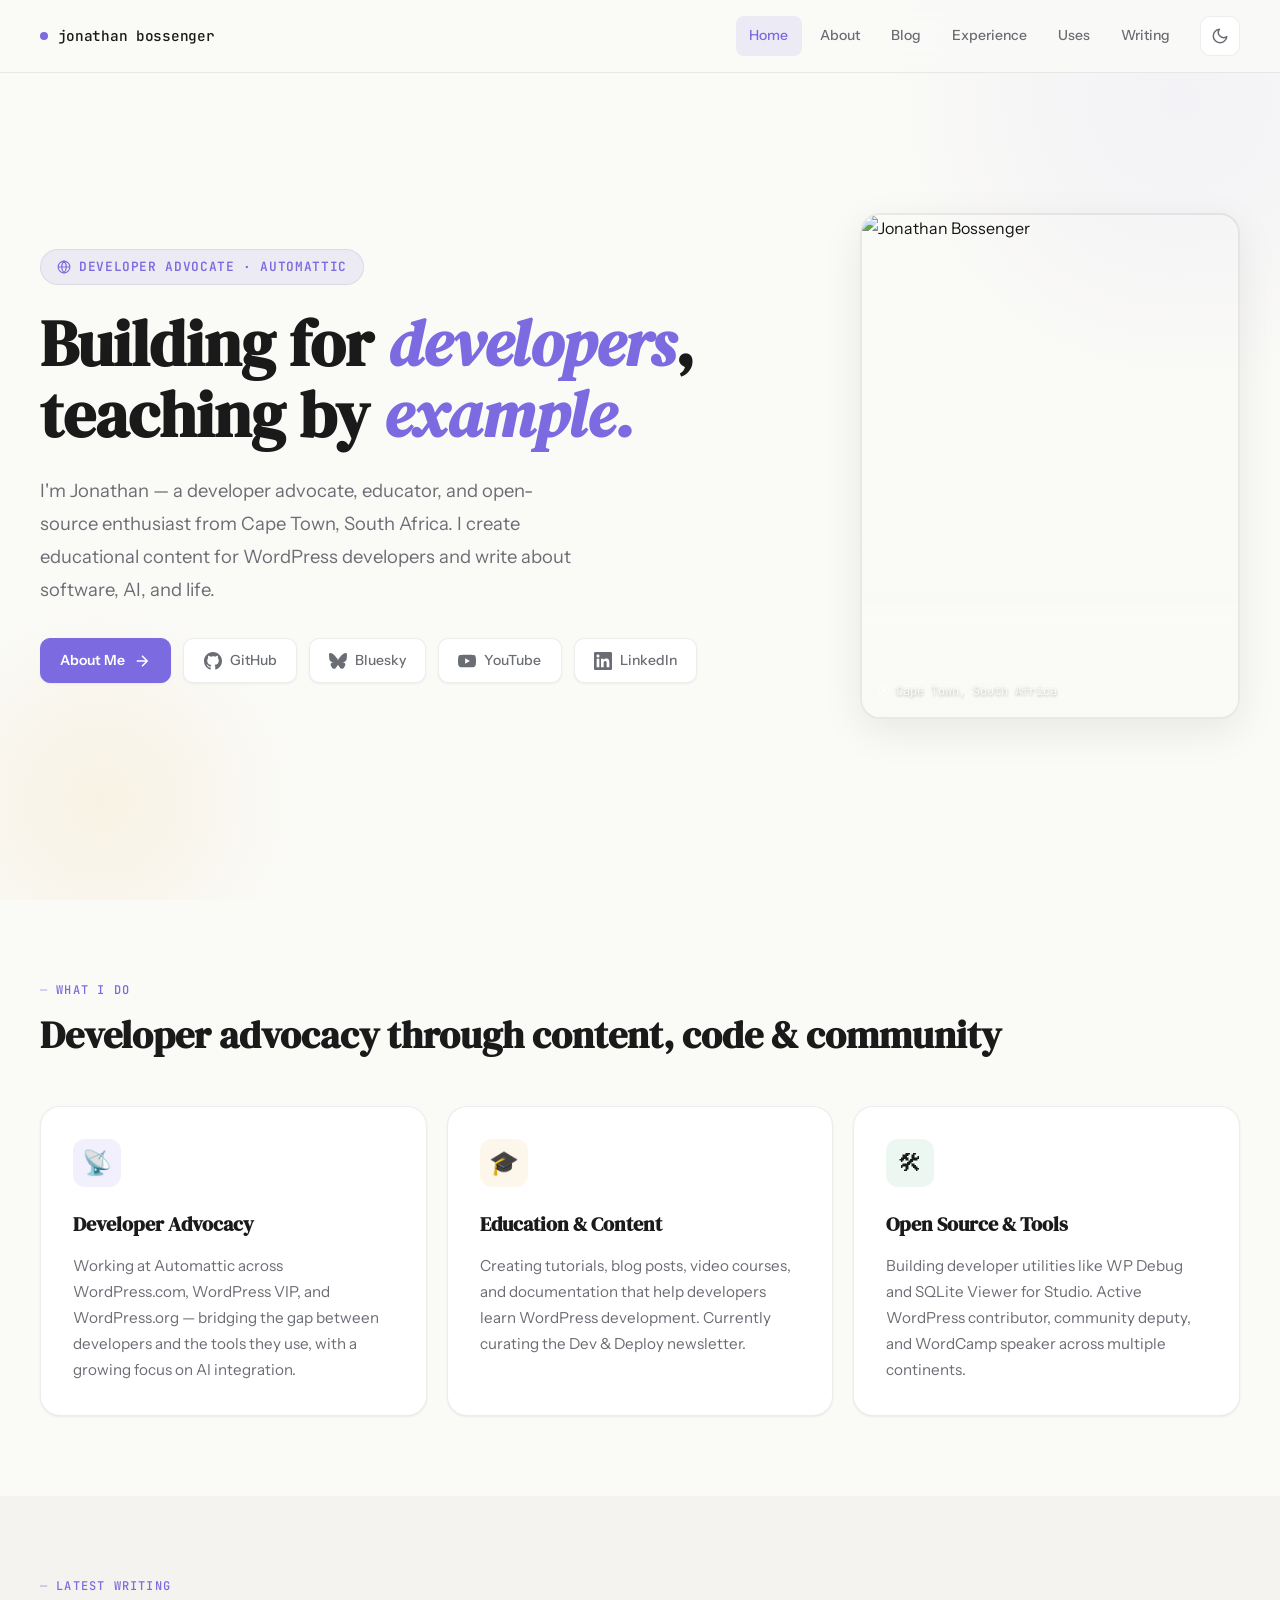
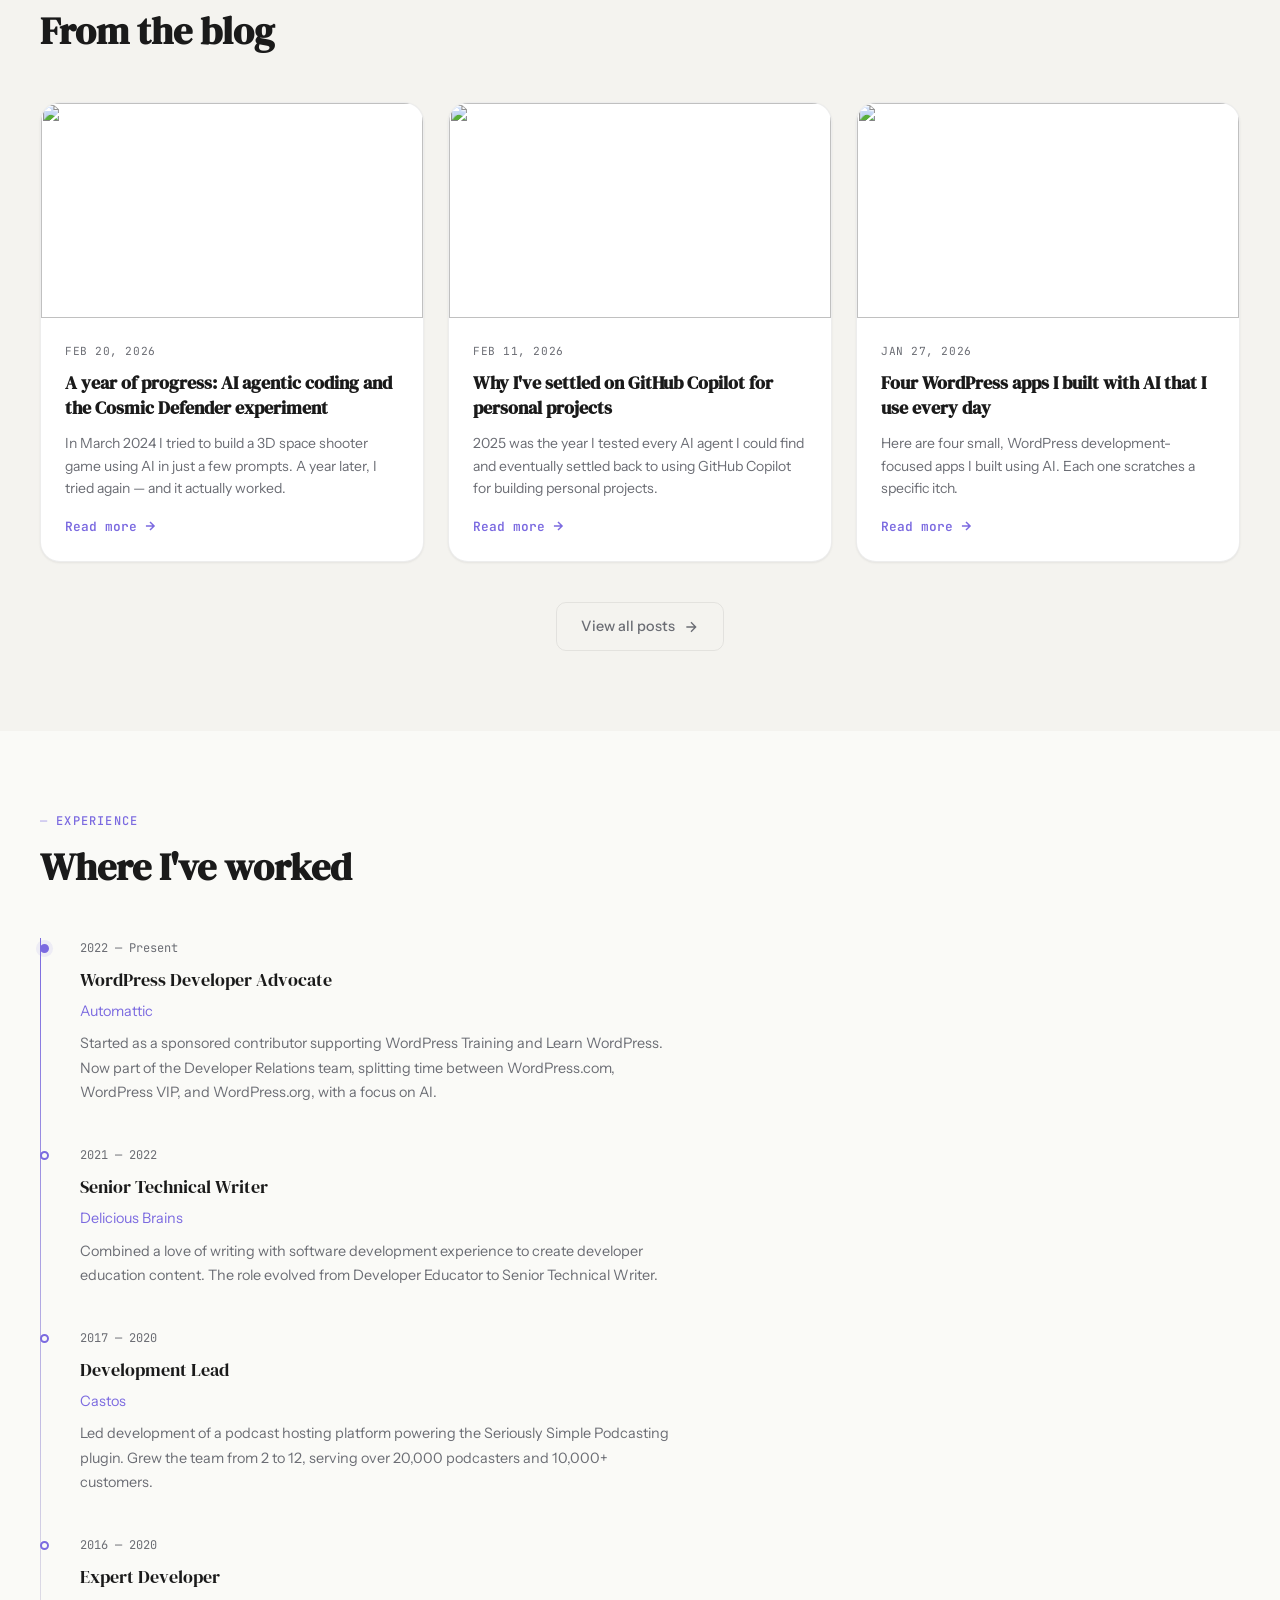
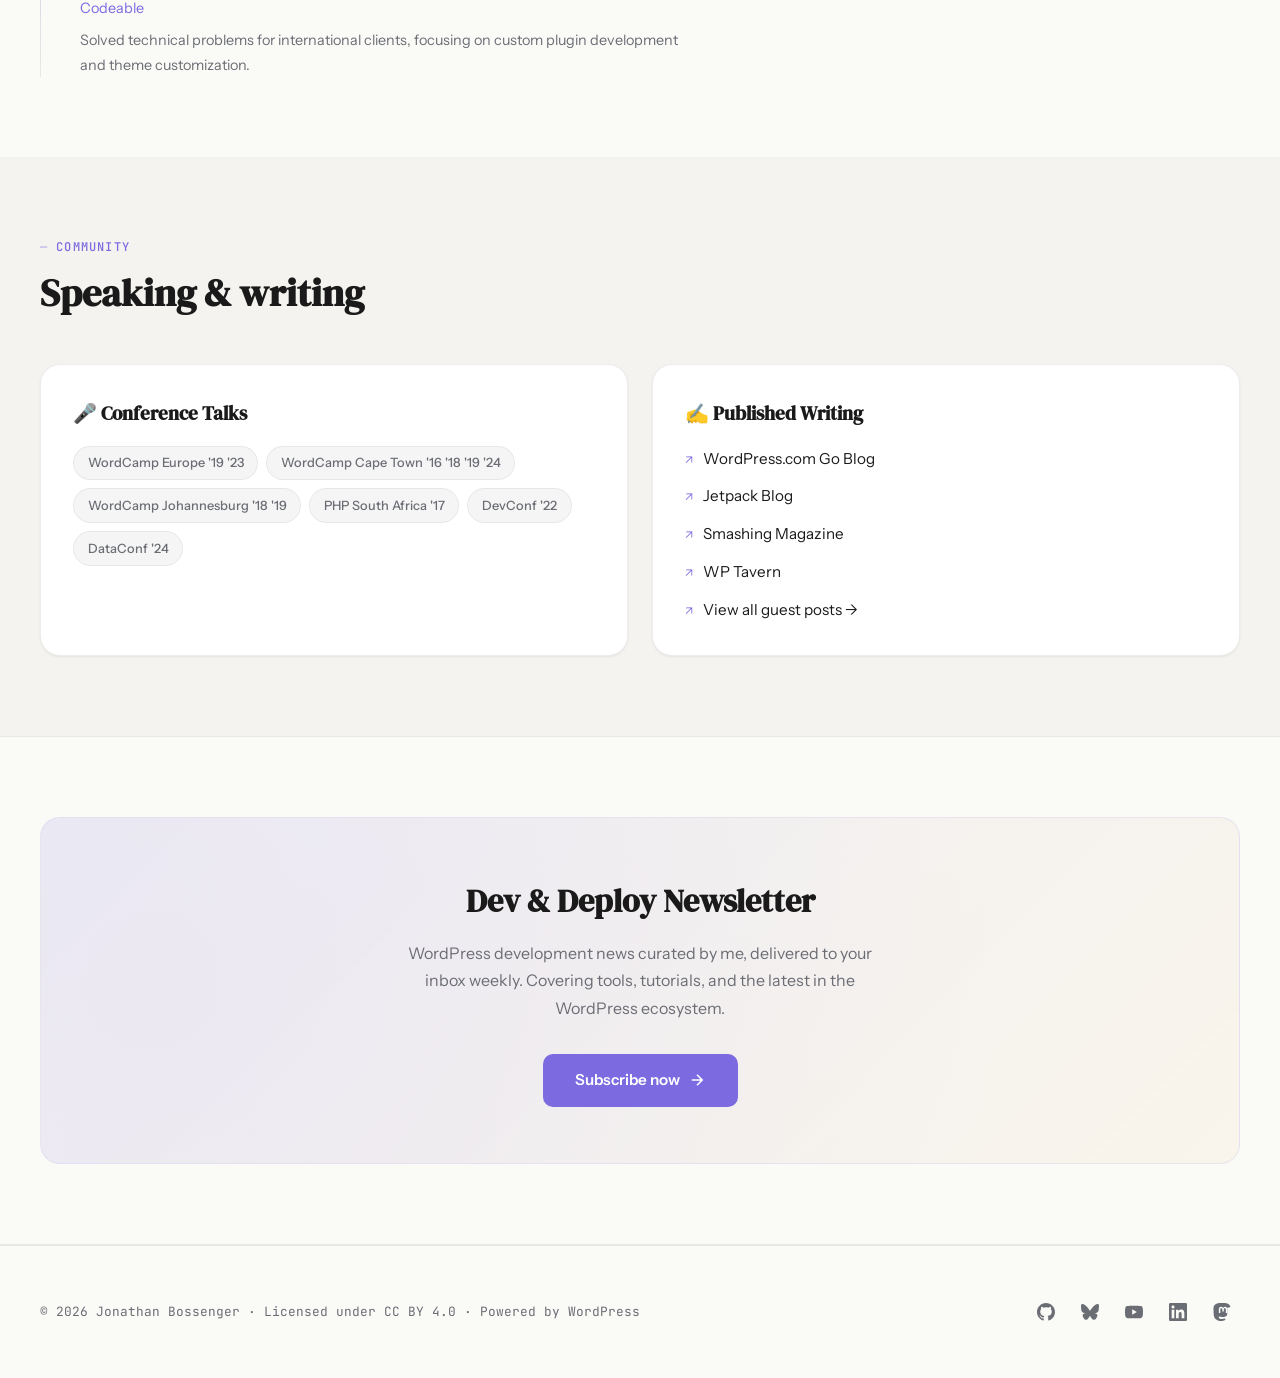
==== jonathan-bossenger.html @ 0eccf42f "Added initial design" ====
<!DOCTYPE html>
<html lang="en" data-theme="light">
<head>
<meta charset="UTF-8">
<meta name="viewport" content="width=device-width, initial-scale=1.0">
<title>Jonathan Bossenger — Developer Advocate</title>
<link rel="preconnect" href="https://fonts.googleapis.com">
<link rel="preconnect" href="https://fonts.gstatic.com" crossorigin>
<link href="https://fonts.googleapis.com/css2?family=DM+Serif+Display:ital@0;1&family=Instrument+Sans:ital,wght@0,400..700;1,400..700&family=JetBrains+Mono:wght@400;500&display=swap" rel="stylesheet">
<style>
  /* ─── LIGHT MODE (DEFAULT) ─── */
  :root, [data-theme="light"] {
    --bg: #FAFAF7;
    --bg-elevated: #FFFFFF;
    --bg-card: #F4F3EF;
    --text: #1A1A1A;
    --text-muted: #6B6D74;
    --accent: #7B6AE0;
    --accent-hover: #6A57D1;
    --accent-dim: rgba(123, 106, 224, 0.1);
    --accent-glow: rgba(123, 106, 224, 0.06);
    --accent-text: #FFFFFF;
    --secondary: #E8A838;
    --secondary-dim: rgba(232, 168, 56, 0.1);
    --border: rgba(0, 0, 0, 0.07);
    --border-hover: rgba(0, 0, 0, 0.14);
    --shadow-sm: 0 1px 3px rgba(0,0,0,0.04), 0 1px 2px rgba(0,0,0,0.03);
    --shadow-md: 0 4px 20px rgba(0,0,0,0.06);
    --shadow-lg: 0 12px 40px rgba(0,0,0,0.08);
    --header-bg: rgba(250, 250, 247, 0.85);
    --grain-opacity: 0.02;
    --photo-gradient: rgba(250, 250, 247, 0.3);
    --selection-bg: var(--accent);
    --selection-text: #FFFFFF;
    --icon-advocate: rgba(123, 106, 224, 0.1);
    --icon-educator: rgba(232, 168, 56, 0.1);
    --icon-builder: rgba(74, 180, 120, 0.1);
    --tag-bg: rgba(0, 0, 0, 0.04);
    --tag-border: rgba(0, 0, 0, 0.06);
    --newsletter-bg: linear-gradient(135deg, rgba(123, 106, 224, 0.08) 0%, rgba(232, 168, 56, 0.06) 100%);
    --newsletter-border: rgba(123, 106, 224, 0.12);
    --timeline-gradient: linear-gradient(180deg, var(--accent) 0%, var(--border) 100%);
  }

  /* ─── DARK MODE ─── */
  [data-theme="dark"] {
    --bg: #0C0F14;
    --bg-elevated: #141821;
    --bg-card: #1A1F2B;
    --text: #E8E6E1;
    --text-muted: #8B8E96;
    --accent: #A594F9;
    --accent-hover: #BEB0FF;
    --accent-dim: rgba(165, 148, 249, 0.12);
    --accent-glow: rgba(165, 148, 249, 0.06);
    --accent-text: #0C0F14;
    --secondary: #FFEE58;
    --secondary-dim: rgba(255, 238, 88, 0.12);
    --border: rgba(255, 255, 255, 0.06);
    --border-hover: rgba(255, 255, 255, 0.12);
    --shadow-sm: 0 1px 3px rgba(0,0,0,0.2);
    --shadow-md: 0 4px 20px rgba(0,0,0,0.3);
    --shadow-lg: 0 12px 40px rgba(0,0,0,0.4);
    --header-bg: rgba(12, 15, 20, 0.85);
    --grain-opacity: 0.03;
    --photo-gradient: rgba(12, 15, 20, 0.4);
    --selection-bg: var(--accent);
    --selection-text: #0C0F14;
    --icon-advocate: rgba(165, 148, 249, 0.12);
    --icon-educator: rgba(255, 238, 88, 0.12);
    --icon-builder: rgba(74, 222, 128, 0.12);
    --tag-bg: rgba(255, 255, 255, 0.04);
    --tag-border: rgba(255, 255, 255, 0.06);
    --newsletter-bg: linear-gradient(135deg, rgba(165, 148, 249, 0.1) 0%, rgba(255, 238, 88, 0.06) 100%);
    --newsletter-border: rgba(165, 148, 249, 0.15);
    --timeline-gradient: linear-gradient(180deg, var(--accent) 0%, var(--border) 100%);
  }

  /* ─── SHARED CONSTANTS ─── */
  :root {
    --radius: 12px;
    --radius-lg: 20px;
    --font-display: 'DM Serif Display', Georgia, serif;
    --font-body: 'Instrument Sans', -apple-system, sans-serif;
    --font-mono: 'JetBrains Mono', monospace;
    --max-width: 1200px;
    --transition: 0.3s cubic-bezier(0.23, 1, 0.32, 1);
  }

  *, *::before, *::after { box-sizing: border-box; margin: 0; padding: 0; }
  html { scroll-behavior: smooth; }

  body {
    font-family: var(--font-body);
    background: var(--bg);
    color: var(--text);
    line-height: 1.7;
    font-size: 16px;
    -webkit-font-smoothing: antialiased;
    overflow-x: hidden;
    transition: background 0.4s ease, color 0.4s ease;
  }

  ::selection {
    background: var(--selection-bg);
    color: var(--selection-text);
  }

  a {
    color: var(--accent);
    text-decoration: none;
    transition: color var(--transition);
  }
  a:hover { color: var(--accent-hover); }

  img { max-width: 100%; display: block; }

  /* ─── GRAIN OVERLAY ─── */
  body::after {
    content: '';
    position: fixed;
    inset: 0;
    background-image: url("data:image/svg+xml,%3Csvg viewBox='0 0 256 256' xmlns='http://www.w3.org/2000/svg'%3E%3Cfilter id='noise'%3E%3CfeTurbulence type='fractalNoise' baseFrequency='0.9' numOctaves='4' stitchTiles='stitch'/%3E%3C/filter%3E%3Crect width='100%25' height='100%25' filter='url(%23noise)' opacity='0.03'/%3E%3C/svg%3E");
    pointer-events: none;
    z-index: 9999;
    opacity: var(--grain-opacity);
  }

  /* ─── SMOOTH THEME TRANSITIONS ─── */
  *, *::before, *::after {
    transition: background-color 0.4s ease, border-color 0.4s ease, box-shadow 0.4s ease;
  }
  /* Exclude elements that have their own specific transitions */
  a, .post-card, .role-card, .hero-links a, .highlight-card, .tag, .newsletter-btn, .post-read-more svg, .post-image img {
    transition: all var(--transition);
  }

  /* ─── HEADER / NAV ─── */
  .site-header {
    position: fixed;
    top: 0;
    left: 0;
    right: 0;
    z-index: 100;
    padding: 0 2rem;
    backdrop-filter: blur(20px);
    background: var(--header-bg);
    border-bottom: 1px solid var(--border);
  }

  .header-inner {
    max-width: var(--max-width);
    margin: 0 auto;
    display: flex;
    align-items: center;
    justify-content: space-between;
    height: 72px;
  }

  .site-logo {
    font-family: var(--font-mono);
    font-size: 0.9rem;
    font-weight: 500;
    color: var(--text);
    letter-spacing: -0.02em;
    display: flex;
    align-items: center;
    gap: 0.6rem;
  }
  .site-logo .dot {
    width: 8px;
    height: 8px;
    background: var(--accent);
    border-radius: 50%;
    display: inline-block;
    animation: pulse 2s ease-in-out infinite;
  }

  @keyframes pulse {
    0%, 100% { opacity: 1; box-shadow: 0 0 0 0 rgba(123, 106, 224, 0.4); }
    50% { opacity: 0.8; box-shadow: 0 0 0 6px rgba(123, 106, 224, 0); }
  }
  [data-theme="dark"] .dot {
    animation-name: pulse-dark;
  }
  @keyframes pulse-dark {
    0%, 100% { opacity: 1; box-shadow: 0 0 0 0 rgba(165, 148, 249, 0.4); }
    50% { opacity: 0.8; box-shadow: 0 0 0 6px rgba(165, 148, 249, 0); }
  }

  .header-right {
    display: flex;
    align-items: center;
    gap: 0.5rem;
  }

  .site-nav { display: flex; align-items: center; gap: 0.25rem; }

  .site-nav a {
    color: var(--text-muted);
    font-size: 0.875rem;
    font-weight: 500;
    padding: 0.5rem 0.85rem;
    border-radius: 8px;
    transition: all var(--transition);
  }
  .site-nav a:hover {
    color: var(--text);
    background: var(--tag-bg);
  }
  .site-nav a.active {
    color: var(--accent);
    background: var(--accent-dim);
  }

  /* ─── THEME TOGGLE ─── */
  .theme-toggle {
    width: 40px;
    height: 40px;
    border: 1px solid var(--border);
    border-radius: 10px;
    background: var(--bg-elevated);
    cursor: pointer;
    display: flex;
    align-items: center;
    justify-content: center;
    color: var(--text-muted);
    transition: all var(--transition);
    flex-shrink: 0;
    margin-left: 0.5rem;
    position: relative;
    overflow: hidden;
  }
  .theme-toggle:hover {
    color: var(--accent);
    border-color: var(--accent);
    background: var(--accent-dim);
  }
  .theme-toggle svg {
    width: 18px;
    height: 18px;
    position: absolute;
    transition: all 0.4s cubic-bezier(0.23, 1, 0.32, 1);
  }
  .theme-toggle .icon-sun {
    opacity: 0;
    transform: rotate(-90deg) scale(0.5);
  }
  .theme-toggle .icon-moon {
    opacity: 1;
    transform: rotate(0deg) scale(1);
  }
  [data-theme="dark"] .theme-toggle .icon-sun {
    opacity: 1;
    transform: rotate(0deg) scale(1);
  }
  [data-theme="dark"] .theme-toggle .icon-moon {
    opacity: 0;
    transform: rotate(90deg) scale(0.5);
  }

  .mobile-menu-btn {
    display: none;
    background: none;
    border: none;
    color: var(--text);
    cursor: pointer;
    padding: 0.5rem;
  }

  /* ─── HERO ─── */
  .hero {
    min-height: 100vh;
    display: flex;
    align-items: center;
    padding: 8rem 2rem 6rem;
    position: relative;
    overflow: hidden;
  }

  .hero::before {
    content: '';
    position: absolute;
    top: -200px;
    right: -200px;
    width: 600px;
    height: 600px;
    background: radial-gradient(circle, var(--accent-glow) 0%, transparent 70%);
    pointer-events: none;
  }

  .hero::after {
    content: '';
    position: absolute;
    bottom: -100px;
    left: -100px;
    width: 400px;
    height: 400px;
    background: radial-gradient(circle, var(--secondary-dim) 0%, transparent 70%);
    pointer-events: none;
  }

  .hero-inner {
    max-width: var(--max-width);
    margin: 0 auto;
    width: 100%;
    display: grid;
    grid-template-columns: 1fr 380px;
    gap: 4rem;
    align-items: center;
  }

  .hero-content { position: relative; z-index: 1; }

  .hero-badge {
    display: inline-flex;
    align-items: center;
    gap: 0.5rem;
    background: var(--accent-dim);
    color: var(--accent);
    padding: 0.4rem 1rem;
    border-radius: 100px;
    font-size: 0.8rem;
    font-weight: 600;
    font-family: var(--font-mono);
    letter-spacing: 0.05em;
    text-transform: uppercase;
    margin-bottom: 1.5rem;
    border: 1px solid var(--border);
    animation: fadeInUp 0.6s ease-out both;
  }

  .hero h1 {
    font-family: var(--font-display);
    font-size: clamp(2.5rem, 5vw, 4rem);
    line-height: 1.1;
    color: var(--text);
    margin-bottom: 1.5rem;
    animation: fadeInUp 0.6s ease-out 0.1s both;
  }

  .hero h1 em {
    color: var(--accent);
    font-style: italic;
  }

  .hero-description {
    font-size: 1.15rem;
    color: var(--text-muted);
    line-height: 1.8;
    max-width: 540px;
    margin-bottom: 2rem;
    animation: fadeInUp 0.6s ease-out 0.2s both;
  }

  .hero-links {
    display: flex;
    flex-wrap: wrap;
    gap: 0.75rem;
    animation: fadeInUp 0.6s ease-out 0.3s both;
  }

  .hero-links a {
    display: inline-flex;
    align-items: center;
    gap: 0.5rem;
    padding: 0.6rem 1.2rem;
    border-radius: 10px;
    font-size: 0.875rem;
    font-weight: 500;
    border: 1px solid var(--border);
    color: var(--text-muted);
    background: var(--bg-elevated);
    box-shadow: var(--shadow-sm);
  }
  .hero-links a:hover {
    border-color: var(--accent);
    color: var(--accent);
    background: var(--accent-dim);
    transform: translateY(-2px);
    box-shadow: var(--shadow-md);
  }
  .hero-links a svg {
    width: 18px;
    height: 18px;
    flex-shrink: 0;
  }

  .hero-links a.primary-link {
    background: var(--accent);
    color: var(--accent-text);
    border-color: var(--accent);
    font-weight: 600;
  }
  .hero-links a.primary-link:hover {
    background: var(--accent-hover);
    color: var(--accent-text);
    transform: translateY(-2px);
    box-shadow: 0 8px 30px var(--accent-dim);
  }

  /* Hero photo */
  .hero-photo {
    position: relative;
    z-index: 1;
    animation: fadeInUp 0.6s ease-out 0.15s both;
  }

  .hero-photo-frame {
    position: relative;
    border-radius: var(--radius-lg);
    overflow: hidden;
    aspect-ratio: 3/4;
    border: 2px solid var(--border);
    box-shadow: var(--shadow-lg);
  }

  .hero-photo-frame img {
    width: 100%;
    height: 100%;
    object-fit: cover;
    filter: grayscale(15%) contrast(1.05);
    transition: filter var(--transition);
  }
  .hero-photo-frame:hover img {
    filter: grayscale(0%) contrast(1);
  }

  .hero-photo-frame::after {
    content: '';
    position: absolute;
    inset: 0;
    background: linear-gradient(180deg, transparent 50%, var(--photo-gradient) 100%);
    pointer-events: none;
  }

  .hero-photo-meta {
    position: absolute;
    bottom: 1rem;
    left: 1rem;
    right: 1rem;
    display: flex;
    align-items: center;
    gap: 0.75rem;
    z-index: 2;
  }

  .hero-photo-meta .location {
    font-size: 0.75rem;
    font-family: var(--font-mono);
    color: rgba(255,255,255,0.8);
    display: flex;
    align-items: center;
    gap: 0.35rem;
    text-shadow: 0 1px 3px rgba(0,0,0,0.3);
  }

  @keyframes fadeInUp {
    from { opacity: 0; transform: translateY(20px); }
    to { opacity: 1; transform: translateY(0); }
  }

  /* ─── SECTION STYLES ─── */
  .section {
    padding: 5rem 2rem;
    position: relative;
  }

  .section-inner {
    max-width: var(--max-width);
    margin: 0 auto;
  }

  .section-header {
    margin-bottom: 3rem;
  }

  .section-label {
    font-family: var(--font-mono);
    font-size: 0.75rem;
    font-weight: 500;
    text-transform: uppercase;
    letter-spacing: 0.1em;
    color: var(--accent);
    margin-bottom: 0.75rem;
    display: flex;
    align-items: center;
    gap: 0.5rem;
  }
  .section-label::before {
    content: '—';
    color: var(--accent);
    opacity: 0.5;
  }

  .section-title {
    font-family: var(--font-display);
    font-size: clamp(1.75rem, 3vw, 2.5rem);
    line-height: 1.2;
  }

  /* ─── WHAT I DO CARDS ─── */
  .role-grid {
    display: grid;
    grid-template-columns: repeat(3, 1fr);
    gap: 1.25rem;
  }

  .role-card {
    background: var(--bg-elevated);
    border-radius: var(--radius-lg);
    padding: 2rem;
    border: 1px solid var(--border);
    box-shadow: var(--shadow-sm);
    transition: all var(--transition);
    position: relative;
    overflow: hidden;
  }
  .role-card:hover {
    border-color: var(--border-hover);
    transform: translateY(-4px);
    box-shadow: var(--shadow-lg);
  }

  .role-card::before {
    content: '';
    position: absolute;
    top: 0;
    left: 0;
    right: 0;
    height: 3px;
    background: var(--accent);
    opacity: 0;
    transition: opacity var(--transition);
  }
  .role-card:hover::before { opacity: 1; }

  .role-icon {
    width: 48px;
    height: 48px;
    border-radius: 12px;
    display: flex;
    align-items: center;
    justify-content: center;
    margin-bottom: 1.25rem;
    font-size: 1.5rem;
  }

  .role-icon.advocate { background: var(--icon-advocate); }
  .role-icon.educator { background: var(--icon-educator); }
  .role-icon.builder { background: var(--icon-builder); }

  .role-card h3 {
    font-family: var(--font-display);
    font-size: 1.25rem;
    margin-bottom: 0.75rem;
  }

  .role-card p {
    color: var(--text-muted);
    font-size: 0.95rem;
    line-height: 1.7;
  }

  /* ─── EXPERIENCE TIMELINE ─── */
  .timeline {
    position: relative;
    padding-left: 2.5rem;
  }
  .timeline::before {
    content: '';
    position: absolute;
    left: 0;
    top: 0;
    bottom: 0;
    width: 1px;
    background: var(--timeline-gradient);
  }

  .timeline-item {
    position: relative;
    padding-bottom: 2.5rem;
  }
  .timeline-item:last-child { padding-bottom: 0; }

  .timeline-item::before {
    content: '';
    position: absolute;
    left: -2.5rem;
    top: 6px;
    width: 9px;
    height: 9px;
    border-radius: 50%;
    background: var(--bg);
    border: 2px solid var(--accent);
  }
  .timeline-item.current::before {
    background: var(--accent);
    box-shadow: 0 0 0 4px var(--accent-dim);
  }

  .timeline-date {
    font-family: var(--font-mono);
    font-size: 0.75rem;
    color: var(--text-muted);
    margin-bottom: 0.35rem;
  }

  .timeline-role {
    font-family: var(--font-display);
    font-size: 1.15rem;
    margin-bottom: 0.25rem;
  }

  .timeline-company {
    font-size: 0.9rem;
    color: var(--accent);
    margin-bottom: 0.5rem;
  }

  .timeline-desc {
    color: var(--text-muted);
    font-size: 0.9rem;
    line-height: 1.7;
    max-width: 600px;
  }

  /* ─── LATEST POSTS ─── */
  .posts-section { background: var(--bg-card); }

  .posts-grid {
    display: grid;
    grid-template-columns: repeat(3, 1fr);
    gap: 1.5rem;
  }

  .post-card {
    background: var(--bg-elevated);
    border-radius: var(--radius-lg);
    overflow: hidden;
    border: 1px solid var(--border);
    box-shadow: var(--shadow-sm);
    transition: all var(--transition);
    display: flex;
    flex-direction: column;
    color: var(--text);
  }
  .post-card:hover {
    border-color: var(--border-hover);
    transform: translateY(-4px);
    box-shadow: var(--shadow-lg);
    color: var(--text);
  }

  .post-image {
    aspect-ratio: 16/9;
    overflow: hidden;
  }
  .post-image img {
    width: 100%;
    height: 100%;
    object-fit: cover;
    transition: transform 0.5s ease;
  }
  .post-card:hover .post-image img {
    transform: scale(1.04);
  }

  .post-body {
    padding: 1.5rem;
    display: flex;
    flex-direction: column;
    flex: 1;
  }

  .post-date {
    font-family: var(--font-mono);
    font-size: 0.7rem;
    color: var(--text-muted);
    text-transform: uppercase;
    letter-spacing: 0.05em;
    margin-bottom: 0.6rem;
  }

  .post-title {
    font-family: var(--font-display);
    font-size: 1.15rem;
    line-height: 1.35;
    margin-bottom: 0.75rem;
    color: var(--text);
    transition: color var(--transition);
  }
  .post-card:hover .post-title { color: var(--accent); }

  .post-excerpt {
    color: var(--text-muted);
    font-size: 0.875rem;
    line-height: 1.6;
    flex: 1;
    display: -webkit-box;
    -webkit-line-clamp: 3;
    -webkit-box-orient: vertical;
    overflow: hidden;
  }

  .post-read-more {
    display: inline-flex;
    align-items: center;
    gap: 0.35rem;
    font-size: 0.8rem;
    font-weight: 600;
    color: var(--accent);
    margin-top: 1rem;
    font-family: var(--font-mono);
  }
  .post-read-more svg {
    width: 14px;
    height: 14px;
    transition: transform var(--transition);
  }
  .post-card:hover .post-read-more svg { transform: translateX(3px); }

  .view-all-link {
    display: inline-flex;
    align-items: center;
    gap: 0.5rem;
    color: var(--text-muted);
    font-size: 0.9rem;
    font-weight: 500;
    padding: 0.7rem 1.5rem;
    border: 1px solid var(--border);
    border-radius: 10px;
    transition: all var(--transition);
  }
  .view-all-link:hover {
    color: var(--accent);
    border-color: var(--accent);
    background: var(--accent-dim);
  }

  /* ─── SPEAKING & WRITING ─── */
  .highlights-grid {
    display: grid;
    grid-template-columns: 1fr 1fr;
    gap: 1.5rem;
  }

  .highlight-card {
    background: var(--bg-elevated);
    border-radius: var(--radius-lg);
    padding: 2rem;
    border: 1px solid var(--border);
    box-shadow: var(--shadow-sm);
    transition: all var(--transition);
  }
  .highlight-card:hover {
    border-color: var(--border-hover);
    box-shadow: var(--shadow-md);
  }

  .highlight-card h3 {
    font-family: var(--font-display);
    font-size: 1.2rem;
    margin-bottom: 1rem;
    display: flex;
    align-items: center;
    gap: 0.6rem;
  }

  .tag-list {
    display: flex;
    flex-wrap: wrap;
    gap: 0.5rem;
  }

  .tag {
    display: inline-block;
    padding: 0.35rem 0.85rem;
    border-radius: 100px;
    font-size: 0.8rem;
    font-weight: 500;
    background: var(--tag-bg);
    color: var(--text-muted);
    border: 1px solid var(--tag-border);
    transition: all var(--transition);
  }
  .tag:hover {
    border-color: var(--accent);
    color: var(--accent);
    background: var(--accent-dim);
  }

  .writing-list {
    list-style: none;
    display: flex;
    flex-direction: column;
    gap: 0.75rem;
  }
  .writing-list li {
    display: flex;
    align-items: baseline;
    gap: 0.6rem;
    font-size: 0.95rem;
    color: var(--text-muted);
  }
  .writing-list li::before {
    content: '↗';
    color: var(--accent);
    font-size: 0.75rem;
    flex-shrink: 0;
  }
  .writing-list a {
    color: var(--text);
  }
  .writing-list a:hover { color: var(--accent); }

  /* ─── NEWSLETTER CTA ─── */
  .newsletter-section {
    border-top: 1px solid var(--border);
    border-bottom: 1px solid var(--border);
  }

  .newsletter-card {
    background: var(--newsletter-bg);
    border-radius: var(--radius-lg);
    padding: 3.5rem;
    text-align: center;
    border: 1px solid var(--newsletter-border);
    position: relative;
    overflow: hidden;
  }

  .newsletter-card::before {
    content: '';
    position: absolute;
    top: -50%;
    left: -50%;
    width: 200%;
    height: 200%;
    background: radial-gradient(circle at 30% 50%, var(--accent-glow) 0%, transparent 50%);
    pointer-events: none;
  }

  .newsletter-card h2 {
    font-family: var(--font-display);
    font-size: clamp(1.5rem, 3vw, 2rem);
    margin-bottom: 0.75rem;
    position: relative;
  }

  .newsletter-card p {
    color: var(--text-muted);
    max-width: 500px;
    margin: 0 auto 2rem;
    position: relative;
  }

  .newsletter-btn {
    display: inline-flex;
    align-items: center;
    gap: 0.5rem;
    background: var(--accent);
    color: var(--accent-text);
    padding: 0.85rem 2rem;
    border-radius: 10px;
    font-weight: 600;
    font-size: 0.95rem;
    transition: all var(--transition);
    position: relative;
  }
  .newsletter-btn:hover {
    transform: translateY(-2px);
    box-shadow: 0 8px 30px var(--accent-dim);
    color: var(--accent-text);
    background: var(--accent-hover);
  }

  /* ─── FOOTER ─── */
  .site-footer {
    padding: 3rem 2rem;
    border-top: 1px solid var(--border);
  }

  .footer-inner {
    max-width: var(--max-width);
    margin: 0 auto;
    display: flex;
    align-items: center;
    justify-content: space-between;
  }

  .footer-text {
    font-size: 0.8rem;
    color: var(--text-muted);
    font-family: var(--font-mono);
  }
  .footer-text a { color: var(--text-muted); }
  .footer-text a:hover { color: var(--accent); }

  .footer-social {
    display: flex;
    gap: 0.5rem;
  }
  .footer-social a {
    width: 36px;
    height: 36px;
    display: flex;
    align-items: center;
    justify-content: center;
    border-radius: 8px;
    color: var(--text-muted);
    transition: all var(--transition);
  }
  .footer-social a:hover {
    color: var(--accent);
    background: var(--accent-dim);
  }
  .footer-social svg { width: 18px; height: 18px; }

  /* ─── RESPONSIVE ─── */
  @media (max-width: 900px) {
    .hero-inner { grid-template-columns: 1fr; gap: 2.5rem; }
    .hero-photo { max-width: 320px; }
    .role-grid { grid-template-columns: 1fr; }
    .posts-grid { grid-template-columns: 1fr; }
    .highlights-grid { grid-template-columns: 1fr; }
  }

  @media (max-width: 700px) {
    .site-nav { display: none; }
    .mobile-menu-btn { display: block; }
    .site-nav.open {
      display: flex;
      flex-direction: column;
      position: absolute;
      top: 72px;
      left: 0;
      right: 0;
      background: var(--bg-elevated);
      padding: 1rem;
      border-bottom: 1px solid var(--border);
    }
    .hero { padding: 6rem 1.5rem 3rem; min-height: auto; }
    .section { padding: 3rem 1.5rem; }
    .newsletter-card { padding: 2rem 1.5rem; }
    .footer-inner { flex-direction: column; gap: 1rem; text-align: center; }
  }

  @media (max-width: 480px) {
    .hero h1 { font-size: 2rem; }
    .hero-links { flex-direction: column; }
    .hero-links a { justify-content: center; }
  }
</style>
</head>
<body>

<!-- ─── HEADER ─── -->
<header class="site-header">
  <div class="header-inner">
    <a href="/" class="site-logo">
      <span class="dot"></span>
      jonathan bossenger
    </a>
    <div class="header-right">
      <nav class="site-nav" id="siteNav">
        <a href="#" class="active">Home</a>
        <a href="#about">About</a>
        <a href="#posts">Blog</a>
        <a href="#experience">Experience</a>
        <a href="/current-hardware/">Uses</a>
        <a href="/guest-posts/">Writing</a>
      </nav>
      <button class="theme-toggle" onclick="toggleTheme()" aria-label="Toggle theme">
        <svg class="icon-sun" viewBox="0 0 24 24" fill="none" stroke="currentColor" stroke-width="2" stroke-linecap="round" stroke-linejoin="round">
          <circle cx="12" cy="12" r="5"/><line x1="12" y1="1" x2="12" y2="3"/><line x1="12" y1="21" x2="12" y2="23"/><line x1="4.22" y1="4.22" x2="5.64" y2="5.64"/><line x1="18.36" y1="18.36" x2="19.78" y2="19.78"/><line x1="1" y1="12" x2="3" y2="12"/><line x1="21" y1="12" x2="23" y2="12"/><line x1="4.22" y1="19.78" x2="5.64" y2="18.36"/><line x1="18.36" y1="5.64" x2="19.78" y2="4.22"/>
        </svg>
        <svg class="icon-moon" viewBox="0 0 24 24" fill="none" stroke="currentColor" stroke-width="2" stroke-linecap="round" stroke-linejoin="round">
          <path d="M21 12.79A9 9 0 1 1 11.21 3 7 7 0 0 0 21 12.79z"/>
        </svg>
      </button>
      <button class="mobile-menu-btn" onclick="document.getElementById('siteNav').classList.toggle('open')" aria-label="Menu">
        <svg width="24" height="24" viewBox="0 0 24 24" fill="none" stroke="currentColor" stroke-width="2"><path d="M3 12h18M3 6h18M3 18h18"/></svg>
      </button>
    </div>
  </div>
</header>

<!-- ─── HERO ─── -->
<section class="hero" id="home">
  <div class="hero-inner">
    <div class="hero-content">
      <div class="hero-badge">
        <svg width="14" height="14" viewBox="0 0 24 24" fill="none" stroke="currentColor" stroke-width="2"><circle cx="12" cy="12" r="10"/><path d="M2 12h20M12 2a15.3 15.3 0 0 1 4 10 15.3 15.3 0 0 1-4 10 15.3 15.3 0 0 1-4-10 15.3 15.3 0 0 1 4-10z"/></svg>
        Developer Advocate &middot; Automattic
      </div>
      <h1>Building for <em>developers</em>, teaching by <em>example.</em></h1>
      <p class="hero-description">
        I'm Jonathan — a developer advocate, educator, and open-source enthusiast from Cape Town, South Africa. I create educational content for WordPress developers and write about software, AI, and life.
      </p>
      <div class="hero-links">
        <a href="/about/" class="primary-link">
          About Me
          <svg viewBox="0 0 24 24" fill="none" stroke="currentColor" stroke-width="2"><path d="M5 12h14M12 5l7 7-7 7"/></svg>
        </a>
        <a href="https://github.com/jonathanbossenger">
          <svg viewBox="0 0 24 24" fill="currentColor"><path d="M12 0c-6.626 0-12 5.373-12 12 0 5.302 3.438 9.8 8.207 11.387.599.111.793-.261.793-.577v-2.234c-3.338.726-4.033-1.416-4.033-1.416-.546-1.387-1.333-1.756-1.333-1.756-1.089-.745.083-.729.083-.729 1.205.084 1.839 1.237 1.839 1.237 1.07 1.834 2.807 1.304 3.492.997.107-.775.418-1.305.762-1.604-2.665-.305-5.467-1.334-5.467-5.931 0-1.311.469-2.381 1.236-3.221-.124-.303-.535-1.524.117-3.176 0 0 1.008-.322 3.301 1.23A11.509 11.509 0 0 1 12 5.803c1.02.005 2.047.138 3.006.404 2.291-1.552 3.297-1.23 3.297-1.23.653 1.653.242 2.874.118 3.176.77.84 1.235 1.911 1.235 3.221 0 4.609-2.807 5.624-5.479 5.921.43.372.823 1.102.823 2.222v3.293c0 .319.192.694.801.576C20.566 21.797 24 17.3 24 12c0-6.627-5.373-12-12-12z"/></svg>
          GitHub
        </a>
        <a href="https://bsky.app/profile/jonathanbossenger.com">
          <svg viewBox="0 0 24 24" fill="currentColor"><path d="M12 10.8c-1.087-2.114-4.046-6.053-6.798-7.995C2.566.944 1.561 1.266.902 1.565.139 1.908 0 3.08 0 3.768c0 .69.378 5.65.624 6.479.785 2.627 3.6 3.501 6.204 3.12-3.6.558-6.741 2.032-2.882 7.152C7.724 25.7 10.347 19.346 12 16.87c1.653 2.477 4.189 8.672 8.054 3.649 3.859-5.12.718-6.594-2.882-7.152 2.604.382 5.42-.493 6.204-3.12C23.622 9.419 24 4.457 24 3.768c0-.689-.139-1.861-.902-2.203-.659-.3-1.664-.62-4.3 1.24C16.046 4.748 13.087 8.687 12 10.8z"/></svg>
          Bluesky
        </a>
        <a href="https://www.youtube.com/@jon_bossenger">
          <svg viewBox="0 0 24 24" fill="currentColor"><path d="M23.498 6.186a3.016 3.016 0 0 0-2.122-2.136C19.505 3.545 12 3.545 12 3.545s-7.505 0-9.377.505A3.017 3.017 0 0 0 .502 6.186C0 8.07 0 12 0 12s0 3.93.502 5.814a3.016 3.016 0 0 0 2.122 2.136c1.871.505 9.376.505 9.376.505s7.505 0 9.377-.505a3.015 3.015 0 0 0 2.122-2.136C24 15.93 24 12 24 12s0-3.93-.502-5.814zM9.545 15.568V8.432L15.818 12l-6.273 3.568z"/></svg>
          YouTube
        </a>
        <a href="https://www.linkedin.com/in/jonathanbossenger/">
          <svg viewBox="0 0 24 24" fill="currentColor"><path d="M20.447 20.452h-3.554v-5.569c0-1.328-.027-3.037-1.852-3.037-1.853 0-2.136 1.445-2.136 2.939v5.667H9.351V9h3.414v1.561h.046c.477-.9 1.637-1.85 3.37-1.85 3.601 0 4.267 2.37 4.267 5.455v6.286zM5.337 7.433c-1.144 0-2.063-.926-2.063-2.065 0-1.138.92-2.063 2.063-2.063 1.14 0 2.064.925 2.064 2.063 0 1.139-.925 2.065-2.064 2.065zm1.782 13.019H3.555V9h3.564v11.452zM22.225 0H1.771C.792 0 0 .774 0 1.729v20.542C0 23.227.792 24 1.771 24h20.451C23.2 24 24 23.227 24 22.271V1.729C24 .774 23.2 0 22.222 0h.003z"/></svg>
          LinkedIn
        </a>
      </div>
    </div>
    <div class="hero-photo">
      <div class="hero-photo-frame">
        <img src="https://jonathanbossenger.com/wp-content/uploads/2024/09/2024-09-06-08.51.24-scaled.jpg" alt="Jonathan Bossenger" loading="eager">
        <div class="hero-photo-meta">
          <span class="location">
            <svg width="12" height="12" viewBox="0 0 24 24" fill="none" stroke="currentColor" stroke-width="2"><path d="M21 10c0 7-9 13-9 13s-9-6-9-13a9 9 0 0 1 18 0z"/><circle cx="12" cy="10" r="3"/></svg>
            Cape Town, South Africa
          </span>
        </div>
      </div>
    </div>
  </div>
</section>

<!-- ─── WHAT I DO ─── -->
<section class="section" id="about">
  <div class="section-inner">
    <div class="section-header">
      <div class="section-label">What I Do</div>
      <h2 class="section-title">Developer advocacy through content, code &amp; community</h2>
    </div>
    <div class="role-grid">
      <div class="role-card">
        <div class="role-icon advocate">📡</div>
        <h3>Developer Advocacy</h3>
        <p>Working at Automattic across WordPress.com, WordPress VIP, and WordPress.org — bridging the gap between developers and the tools they use, with a growing focus on AI integration.</p>
      </div>
      <div class="role-card">
        <div class="role-icon educator">🎓</div>
        <h3>Education & Content</h3>
        <p>Creating tutorials, blog posts, video courses, and documentation that help developers learn WordPress development. Currently curating the Dev & Deploy newsletter.</p>
      </div>
      <div class="role-card">
        <div class="role-icon builder">🛠</div>
        <h3>Open Source & Tools</h3>
        <p>Building developer utilities like WP Debug and SQLite Viewer for Studio. Active WordPress contributor, community deputy, and WordCamp speaker across multiple continents.</p>
      </div>
    </div>
  </div>
</section>

<!-- ─── LATEST POSTS ─── -->
<section class="section posts-section" id="posts">
  <div class="section-inner">
    <div class="section-header">
      <div class="section-label">Latest Writing</div>
      <h2 class="section-title">From the blog</h2>
    </div>
    <div class="posts-grid">
      <a href="/2026/02/a-year-of-progress-ai-agentic-coding-and-the-cosmic-defender-experiment/" class="post-card">
        <div class="post-image">
          <img src="https://jonathanbossenger.com/wp-content/uploads/2026/02/pexels-photo-1329318.jpeg" alt="" loading="lazy">
        </div>
        <div class="post-body">
          <div class="post-date">Feb 20, 2026</div>
          <h3 class="post-title">A year of progress: AI agentic coding and the Cosmic Defender experiment</h3>
          <p class="post-excerpt">In March 2024 I tried to build a 3D space shooter game using AI in just a few prompts. A year later, I tried again — and it actually worked.</p>
          <span class="post-read-more">Read more <svg viewBox="0 0 24 24" fill="none" stroke="currentColor" stroke-width="2.5"><path d="M5 12h14M12 5l7 7-7 7"/></svg></span>
        </div>
      </a>
      <a href="/2026/02/why-ive-settled-on-github-copilot-when-building-my-personal-projects/" class="post-card">
        <div class="post-image">
          <img src="https://jonathanbossenger.com/wp-content/uploads/2026/02/pexels-photo-2898316.jpeg" alt="" loading="lazy">
        </div>
        <div class="post-body">
          <div class="post-date">Feb 11, 2026</div>
          <h3 class="post-title">Why I've settled on GitHub Copilot for personal projects</h3>
          <p class="post-excerpt">2025 was the year I tested every AI agent I could find and eventually settled back to using GitHub Copilot for building personal projects.</p>
          <span class="post-read-more">Read more <svg viewBox="0 0 24 24" fill="none" stroke="currentColor" stroke-width="2.5"><path d="M5 12h14M12 5l7 7-7 7"/></svg></span>
        </div>
      </a>
      <a href="/2026/01/four-wordpress-apps-i-built-with-ai-that-i-use-every-day/" class="post-card">
        <div class="post-image">
          <img src="https://jonathanbossenger.com/wp-content/uploads/2026/01/featured-image-The-WordPress-apps-Ive-been-building-with-AI.png" alt="" loading="lazy">
        </div>
        <div class="post-body">
          <div class="post-date">Jan 27, 2026</div>
          <h3 class="post-title">Four WordPress apps I built with AI that I use every day</h3>
          <p class="post-excerpt">Here are four small, WordPress development-focused apps I built using AI. Each one scratches a specific itch.</p>
          <span class="post-read-more">Read more <svg viewBox="0 0 24 24" fill="none" stroke="currentColor" stroke-width="2.5"><path d="M5 12h14M12 5l7 7-7 7"/></svg></span>
        </div>
      </a>
    </div>
    <div style="text-align: center; margin-top: 2.5rem;">
      <a href="/post-archive/" class="view-all-link">
        View all posts
        <svg width="16" height="16" viewBox="0 0 24 24" fill="none" stroke="currentColor" stroke-width="2"><path d="M5 12h14M12 5l7 7-7 7"/></svg>
      </a>
    </div>
  </div>
</section>

<!-- ─── EXPERIENCE ─── -->
<section class="section" id="experience">
  <div class="section-inner">
    <div class="section-header">
      <div class="section-label">Experience</div>
      <h2 class="section-title">Where I've worked</h2>
    </div>
    <div class="timeline">
      <div class="timeline-item current">
        <div class="timeline-date">2022 — Present</div>
        <div class="timeline-role">WordPress Developer Advocate</div>
        <div class="timeline-company">Automattic</div>
        <div class="timeline-desc">Started as a sponsored contributor supporting WordPress Training and Learn WordPress. Now part of the Developer Relations team, splitting time between WordPress.com, WordPress VIP, and WordPress.org, with a focus on AI.</div>
      </div>
      <div class="timeline-item">
        <div class="timeline-date">2021 — 2022</div>
        <div class="timeline-role">Senior Technical Writer</div>
        <div class="timeline-company">Delicious Brains</div>
        <div class="timeline-desc">Combined a love of writing with software development experience to create developer education content. The role evolved from Developer Educator to Senior Technical Writer.</div>
      </div>
      <div class="timeline-item">
        <div class="timeline-date">2017 — 2020</div>
        <div class="timeline-role">Development Lead</div>
        <div class="timeline-company">Castos</div>
        <div class="timeline-desc">Led development of a podcast hosting platform powering the Seriously Simple Podcasting plugin. Grew the team from 2 to 12, serving over 20,000 podcasters and 10,000+ customers.</div>
      </div>
      <div class="timeline-item">
        <div class="timeline-date">2016 — 2020</div>
        <div class="timeline-role">Expert Developer</div>
        <div class="timeline-company">Codeable</div>
        <div class="timeline-desc">Solved technical problems for international clients, focusing on custom plugin development and theme customization.</div>
      </div>
    </div>
  </div>
</section>

<!-- ─── SPEAKING & WRITING ─── -->
<section class="section" style="background: var(--bg-card);">
  <div class="section-inner">
    <div class="section-header">
      <div class="section-label">Community</div>
      <h2 class="section-title">Speaking &amp; writing</h2>
    </div>
    <div class="highlights-grid">
      <div class="highlight-card">
        <h3>🎤 Conference Talks</h3>
        <div class="tag-list">
          <span class="tag">WordCamp Europe '19 '23</span>
          <span class="tag">WordCamp Cape Town '16 '18 '19 '24</span>
          <span class="tag">WordCamp Johannesburg '18 '19</span>
          <span class="tag">PHP South Africa '17</span>
          <span class="tag">DevConf '22</span>
          <span class="tag">DataConf '24</span>
        </div>
      </div>
      <div class="highlight-card">
        <h3>✍️ Published Writing</h3>
        <ul class="writing-list">
          <li><a href="https://wordpress.com/go/">WordPress.com Go Blog</a></li>
          <li><a href="https://jetpack.com/">Jetpack Blog</a></li>
          <li><a href="https://www.smashingmagazine.com/">Smashing Magazine</a></li>
          <li><a href="https://wptavern.com/">WP Tavern</a></li>
          <li><a href="/guest-posts/">View all guest posts →</a></li>
        </ul>
      </div>
    </div>
  </div>
</section>

<!-- ─── NEWSLETTER CTA ─── -->
<section class="section newsletter-section">
  <div class="section-inner">
    <div class="newsletter-card">
      <h2>Dev &amp; Deploy Newsletter</h2>
      <p>WordPress development news curated by me, delivered to your inbox weekly. Covering tools, tutorials, and the latest in the WordPress ecosystem.</p>
      <a href="/2026/02/sign-up-for-my-wordpress-development-newsletter/" class="newsletter-btn">
        Subscribe now
        <svg width="18" height="18" viewBox="0 0 24 24" fill="none" stroke="currentColor" stroke-width="2"><path d="M5 12h14M12 5l7 7-7 7"/></svg>
      </a>
    </div>
  </div>
</section>

<!-- ─── FOOTER ─── -->
<footer class="site-footer">
  <div class="footer-inner">
    <div class="footer-text">
      &copy; 2026 Jonathan Bossenger &middot; Licensed under <a href="https://creativecommons.org/licenses/by/4.0/">CC BY 4.0</a> &middot; Powered by <a href="https://wordpress.com">WordPress</a>
    </div>
    <div class="footer-social">
      <a href="https://github.com/jonathanbossenger" aria-label="GitHub">
        <svg viewBox="0 0 24 24" fill="currentColor"><path d="M12 0c-6.626 0-12 5.373-12 12 0 5.302 3.438 9.8 8.207 11.387.599.111.793-.261.793-.577v-2.234c-3.338.726-4.033-1.416-4.033-1.416-.546-1.387-1.333-1.756-1.333-1.756-1.089-.745.083-.729.083-.729 1.205.084 1.839 1.237 1.839 1.237 1.07 1.834 2.807 1.304 3.492.997.107-.775.418-1.305.762-1.604-2.665-.305-5.467-1.334-5.467-5.931 0-1.311.469-2.381 1.236-3.221-.124-.303-.535-1.524.117-3.176 0 0 1.008-.322 3.301 1.23A11.509 11.509 0 0 1 12 5.803c1.02.005 2.047.138 3.006.404 2.291-1.552 3.297-1.23 3.297-1.23.653 1.653.242 2.874.118 3.176.77.84 1.235 1.911 1.235 3.221 0 4.609-2.807 5.624-5.479 5.921.43.372.823 1.102.823 2.222v3.293c0 .319.192.694.801.576C20.566 21.797 24 17.3 24 12c0-6.627-5.373-12-12-12z"/></svg>
      </a>
      <a href="https://bsky.app/profile/jonathanbossenger.com" aria-label="Bluesky">
        <svg viewBox="0 0 24 24" fill="currentColor"><path d="M12 10.8c-1.087-2.114-4.046-6.053-6.798-7.995C2.566.944 1.561 1.266.902 1.565.139 1.908 0 3.08 0 3.768c0 .69.378 5.65.624 6.479.785 2.627 3.6 3.501 6.204 3.12-3.6.558-6.741 2.032-2.882 7.152C7.724 25.7 10.347 19.346 12 16.87c1.653 2.477 4.189 8.672 8.054 3.649 3.859-5.12.718-6.594-2.882-7.152 2.604.382 5.42-.493 6.204-3.12C23.622 9.419 24 4.457 24 3.768c0-.689-.139-1.861-.902-2.203-.659-.3-1.664-.62-4.3 1.24C16.046 4.748 13.087 8.687 12 10.8z"/></svg>
      </a>
      <a href="https://www.youtube.com/@jon_bossenger" aria-label="YouTube">
        <svg viewBox="0 0 24 24" fill="currentColor"><path d="M23.498 6.186a3.016 3.016 0 0 0-2.122-2.136C19.505 3.545 12 3.545 12 3.545s-7.505 0-9.377.505A3.017 3.017 0 0 0 .502 6.186C0 8.07 0 12 0 12s0 3.93.502 5.814a3.016 3.016 0 0 0 2.122 2.136c1.871.505 9.376.505 9.376.505s7.505 0 9.377-.505a3.015 3.015 0 0 0 2.122-2.136C24 15.93 24 12 24 12s0-3.93-.502-5.814zM9.545 15.568V8.432L15.818 12l-6.273 3.568z"/></svg>
      </a>
      <a href="https://www.linkedin.com/in/jonathanbossenger/" aria-label="LinkedIn">
        <svg viewBox="0 0 24 24" fill="currentColor"><path d="M20.447 20.452h-3.554v-5.569c0-1.328-.027-3.037-1.852-3.037-1.853 0-2.136 1.445-2.136 2.939v5.667H9.351V9h3.414v1.561h.046c.477-.9 1.637-1.85 3.37-1.85 3.601 0 4.267 2.37 4.267 5.455v6.286zM5.337 7.433c-1.144 0-2.063-.926-2.063-2.065 0-1.138.92-2.063 2.063-2.063 1.14 0 2.064.925 2.064 2.063 0 1.139-.925 2.065-2.064 2.065zm1.782 13.019H3.555V9h3.564v11.452zM22.225 0H1.771C.792 0 0 .774 0 1.729v20.542C0 23.227.792 24 1.771 24h20.451C23.2 24 24 23.227 24 22.271V1.729C24 .774 23.2 0 22.222 0h.003z"/></svg>
      </a>
      <a href="https://fosstodon.org/@jonathanbossenger" aria-label="Mastodon">
        <svg viewBox="0 0 24 24" fill="currentColor"><path d="M23.268 5.313c-.35-2.578-2.617-4.61-5.304-5.004C17.51.242 15.792 0 11.813 0h-.03c-3.98 0-4.835.242-5.288.309C3.882.692 1.496 2.518.917 5.127.64 6.412.61 7.837.661 9.143c.074 1.874.088 3.745.26 5.611.118 1.24.325 2.47.62 3.68.55 2.237 2.777 4.098 4.96 4.857 2.336.792 4.849.923 7.256.38.265-.061.527-.132.786-.213.585-.184 1.27-.39 1.774-.753a.057.057 0 0 0 .023-.043v-1.809a.052.052 0 0 0-.02-.041.053.053 0 0 0-.046-.01 20.282 20.282 0 0 1-4.709.547c-2.73 0-3.463-1.284-3.674-1.818a5.593 5.593 0 0 1-.319-1.433.053.053 0 0 1 .066-.054 19.648 19.648 0 0 0 4.634.536c.565 0 1.13-.015 1.685-.057 2.444-.184 4.78-.58 5.038-4.27.01-.147.037-1.524.037-1.678 0-1.628.547-4.264-.553-5.986z"/><path d="M19.033 8.317v4.876h-1.932V8.468c0-1.02-.43-1.54-1.287-1.54-.949 0-1.424.616-1.424 1.834v2.59h-1.922v-2.59c0-1.218-.475-1.834-1.424-1.834-.857 0-1.287.52-1.287 1.54v4.725H7.825V8.317c0-1.02.26-1.832.782-2.434.538-.602 1.243-.91 2.12-.91 1.013 0 1.779.389 2.286 1.166l.493.826.493-.826c.507-.777 1.273-1.166 2.286-1.166.877 0 1.582.308 2.12.91.52.602.782 1.414.782 2.434z" fill="var(--bg-elevated)"/></svg>
      </a>
    </div>
  </div>
</footer>

<script>
  function toggleTheme() {
    const html = document.documentElement;
    const current = html.getAttribute('data-theme');
    const next = current === 'light' ? 'dark' : 'light';
    html.setAttribute('data-theme', next);
    localStorage.setItem('theme', next);
  }

  // Restore saved preference, default to light
  (function() {
    const saved = localStorage.getItem('theme');
    if (saved) {
      document.documentElement.setAttribute('data-theme', saved);
    }
    // Optionally respect system preference if no saved choice
    else if (window.matchMedia && window.matchMedia('(prefers-color-scheme: dark)').matches) {
      // Uncomment the next line to auto-detect system dark mode:
      // document.documentElement.setAttribute('data-theme', 'dark');
    }
  })();
</script>

</body>
</html>
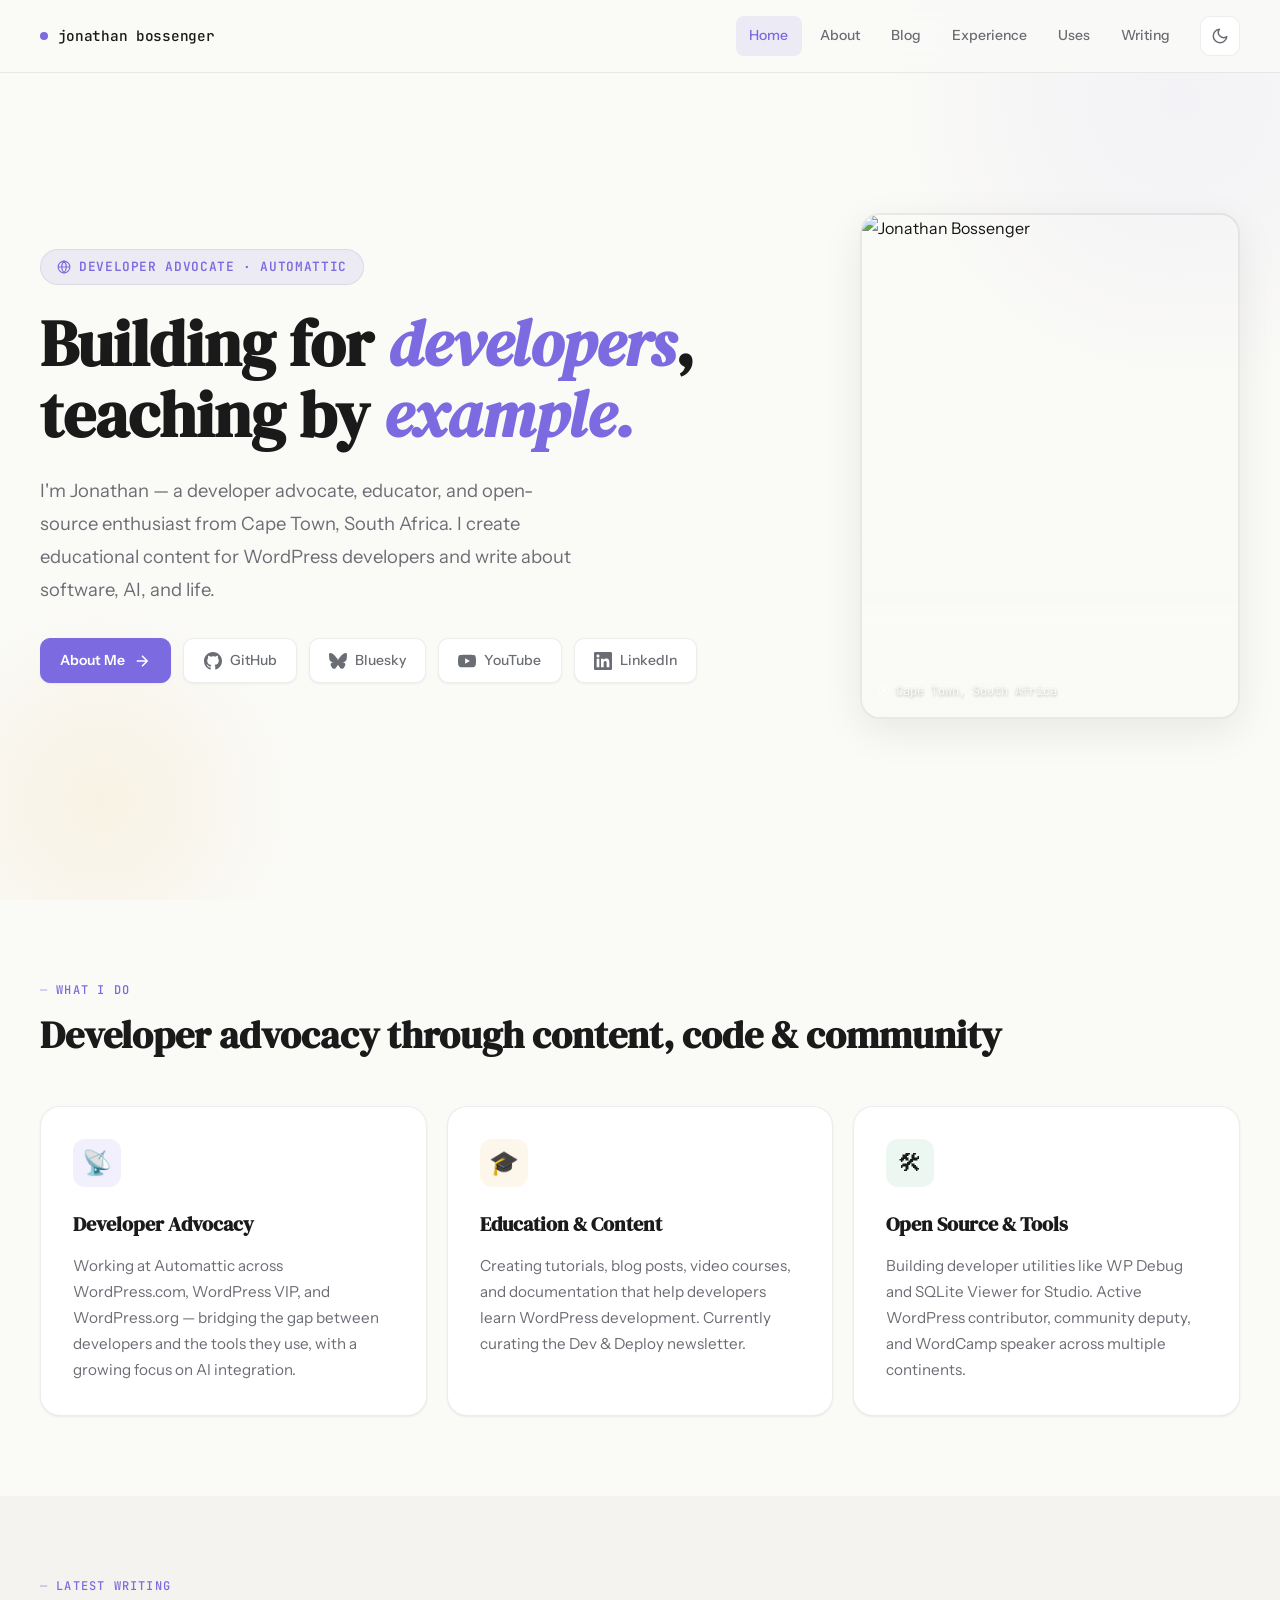
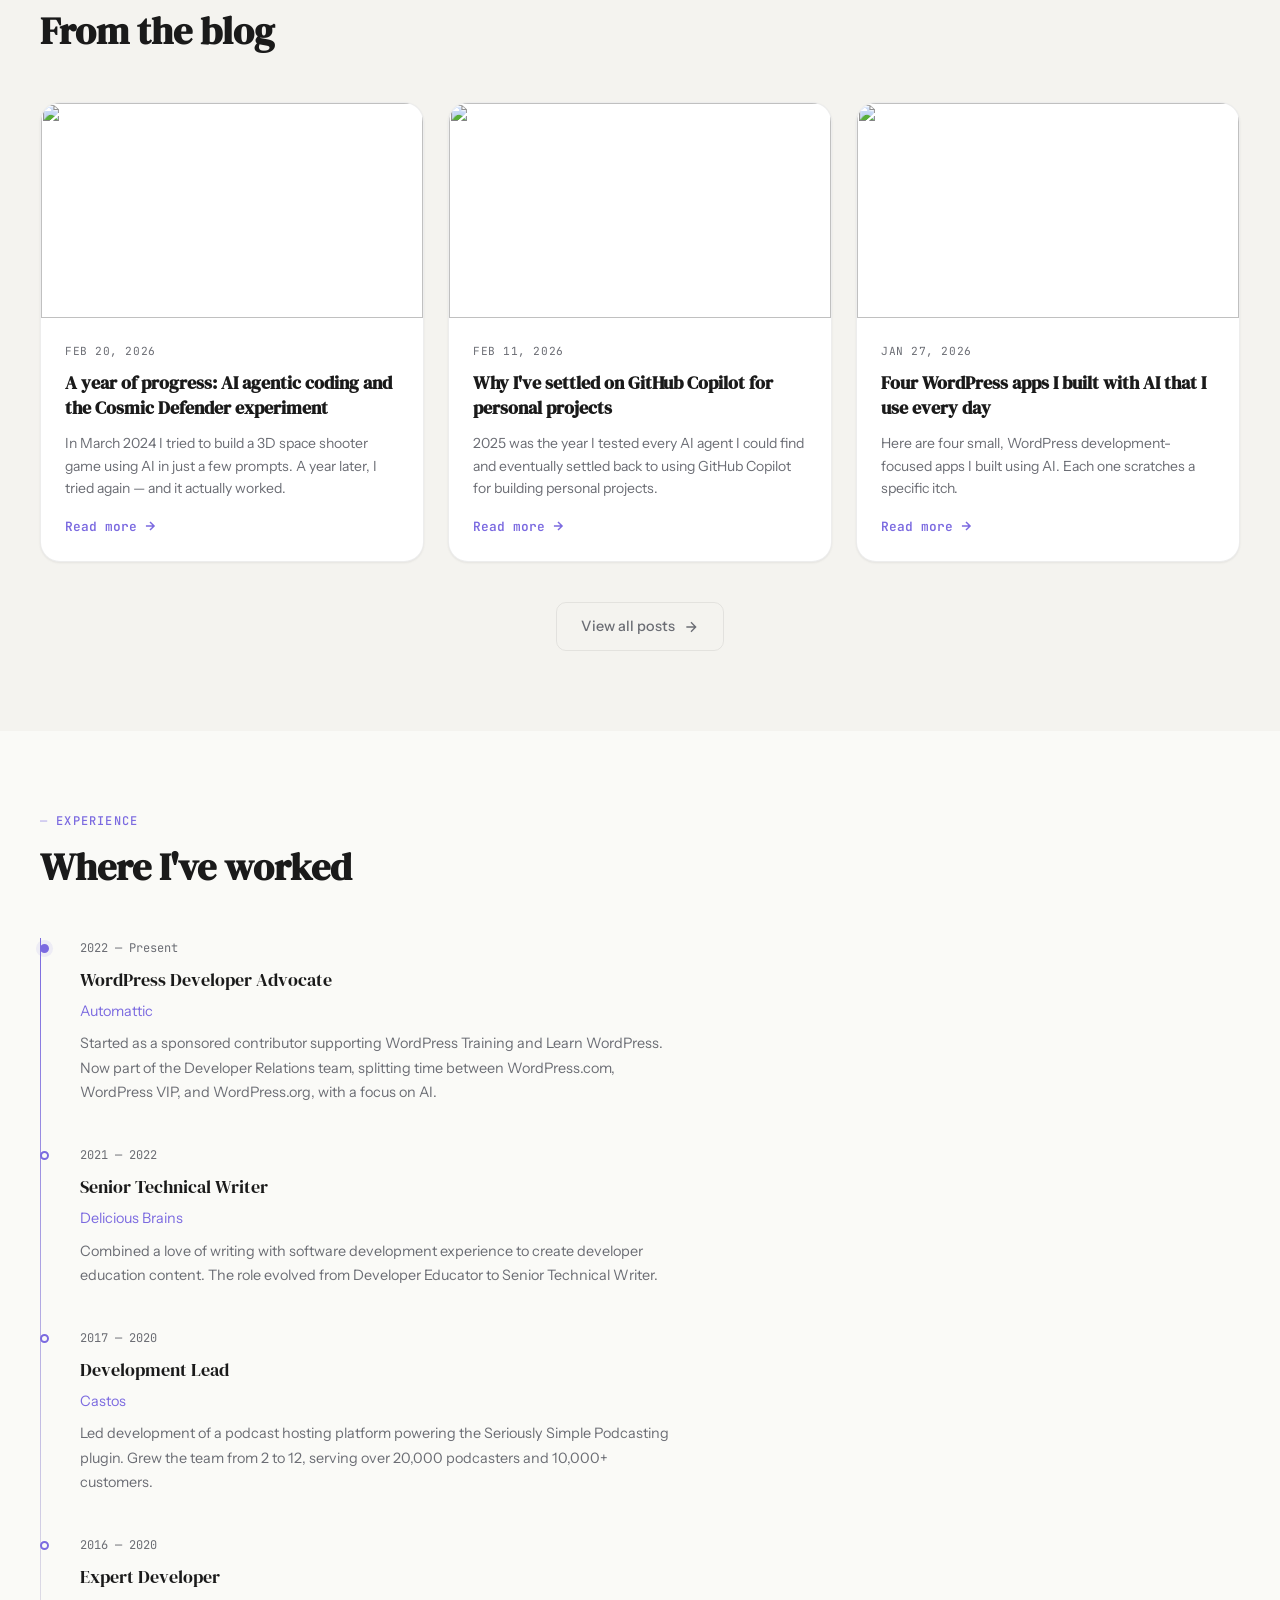
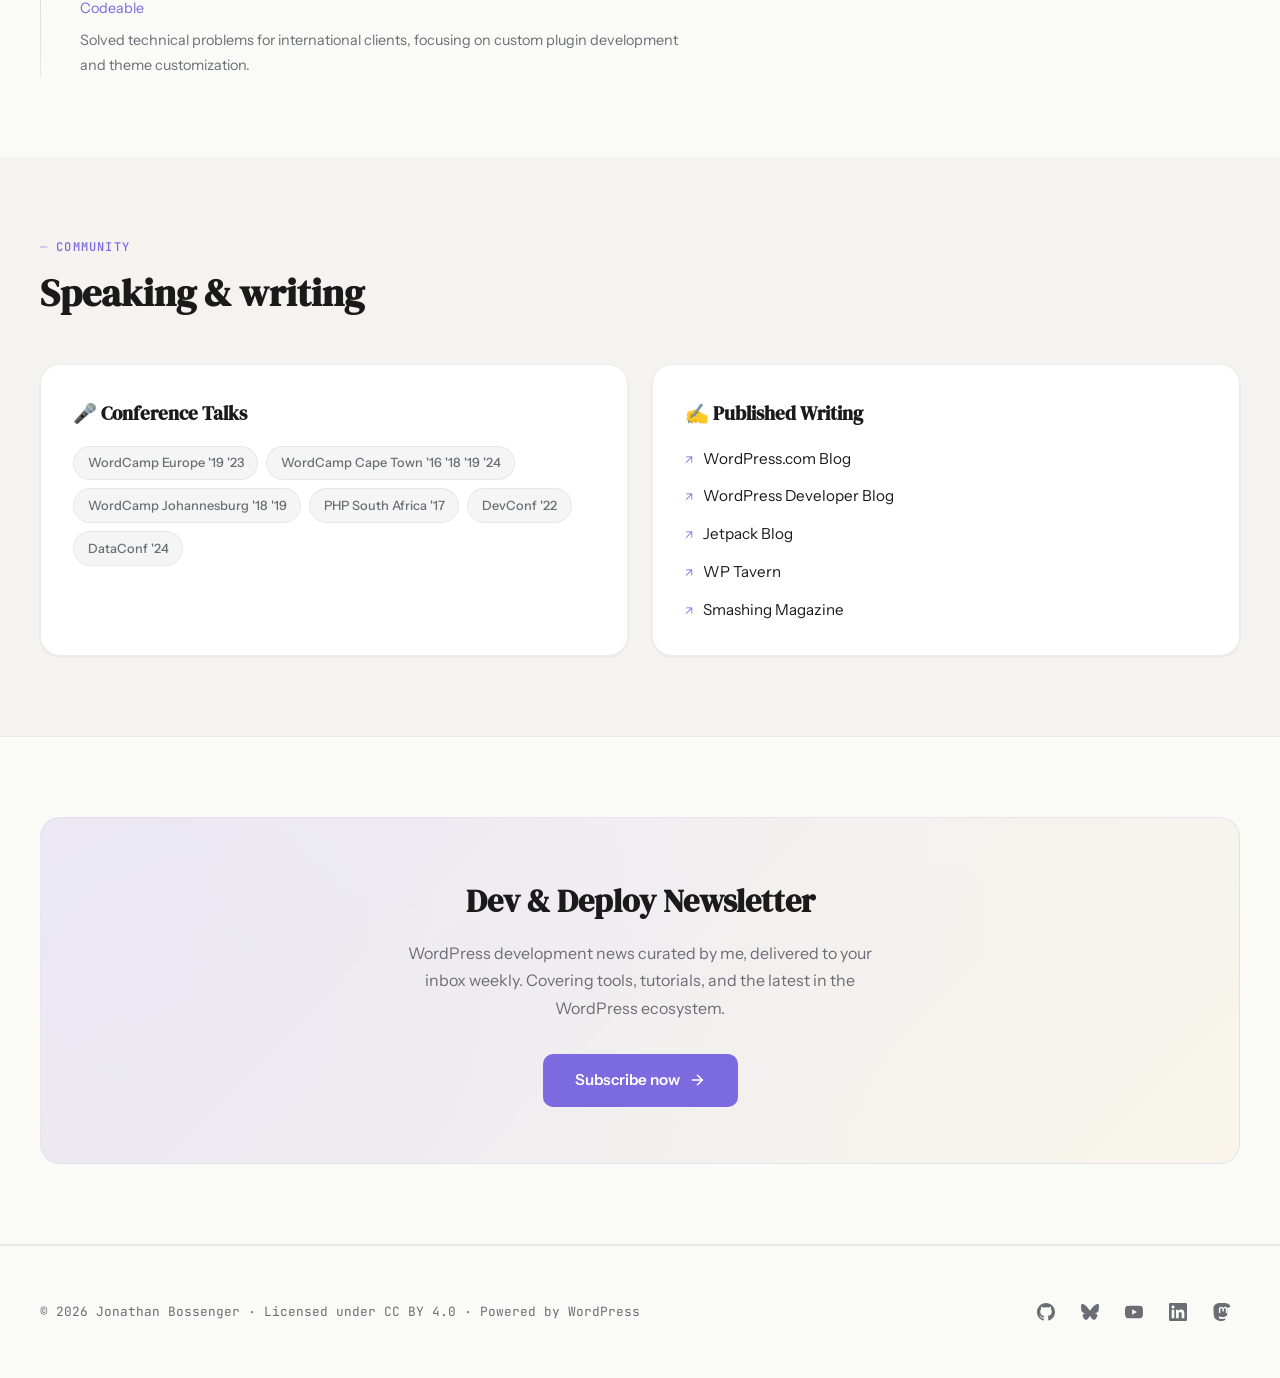
==== commit 55424f39: "Updates and tweaks" ====
--- a/jonathan-bossenger.html
+++ b/jonathan-bossenger.html
@@ -1171,11 +1171,11 @@
       <div class="highlight-card">
         <h3>✍️ Published Writing</h3>
         <ul class="writing-list">
-          <li><a href="https://wordpress.com/go/">WordPress.com Go Blog</a></li>
-          <li><a href="https://jetpack.com/">Jetpack Blog</a></li>
+            <li><a href="https://wordpress.com/blog/author/jbossenger/">WordPress.com Blog</a></li>
+          <li><a href="https://developer.wordpress.org/news/">WordPress Developer Blog</a></li>
+          <li><a href="https://jetpack.com/resources/">Jetpack Blog</a></li>
+          <li><a href="https://wptavern.com/">WP Tavern</a></li>
           <li><a href="https://www.smashingmagazine.com/">Smashing Magazine</a></li>
-          <li><a href="https://wptavern.com/">WP Tavern</a></li>
-          <li><a href="/guest-posts/">View all guest posts →</a></li>
         </ul>
       </div>
     </div>
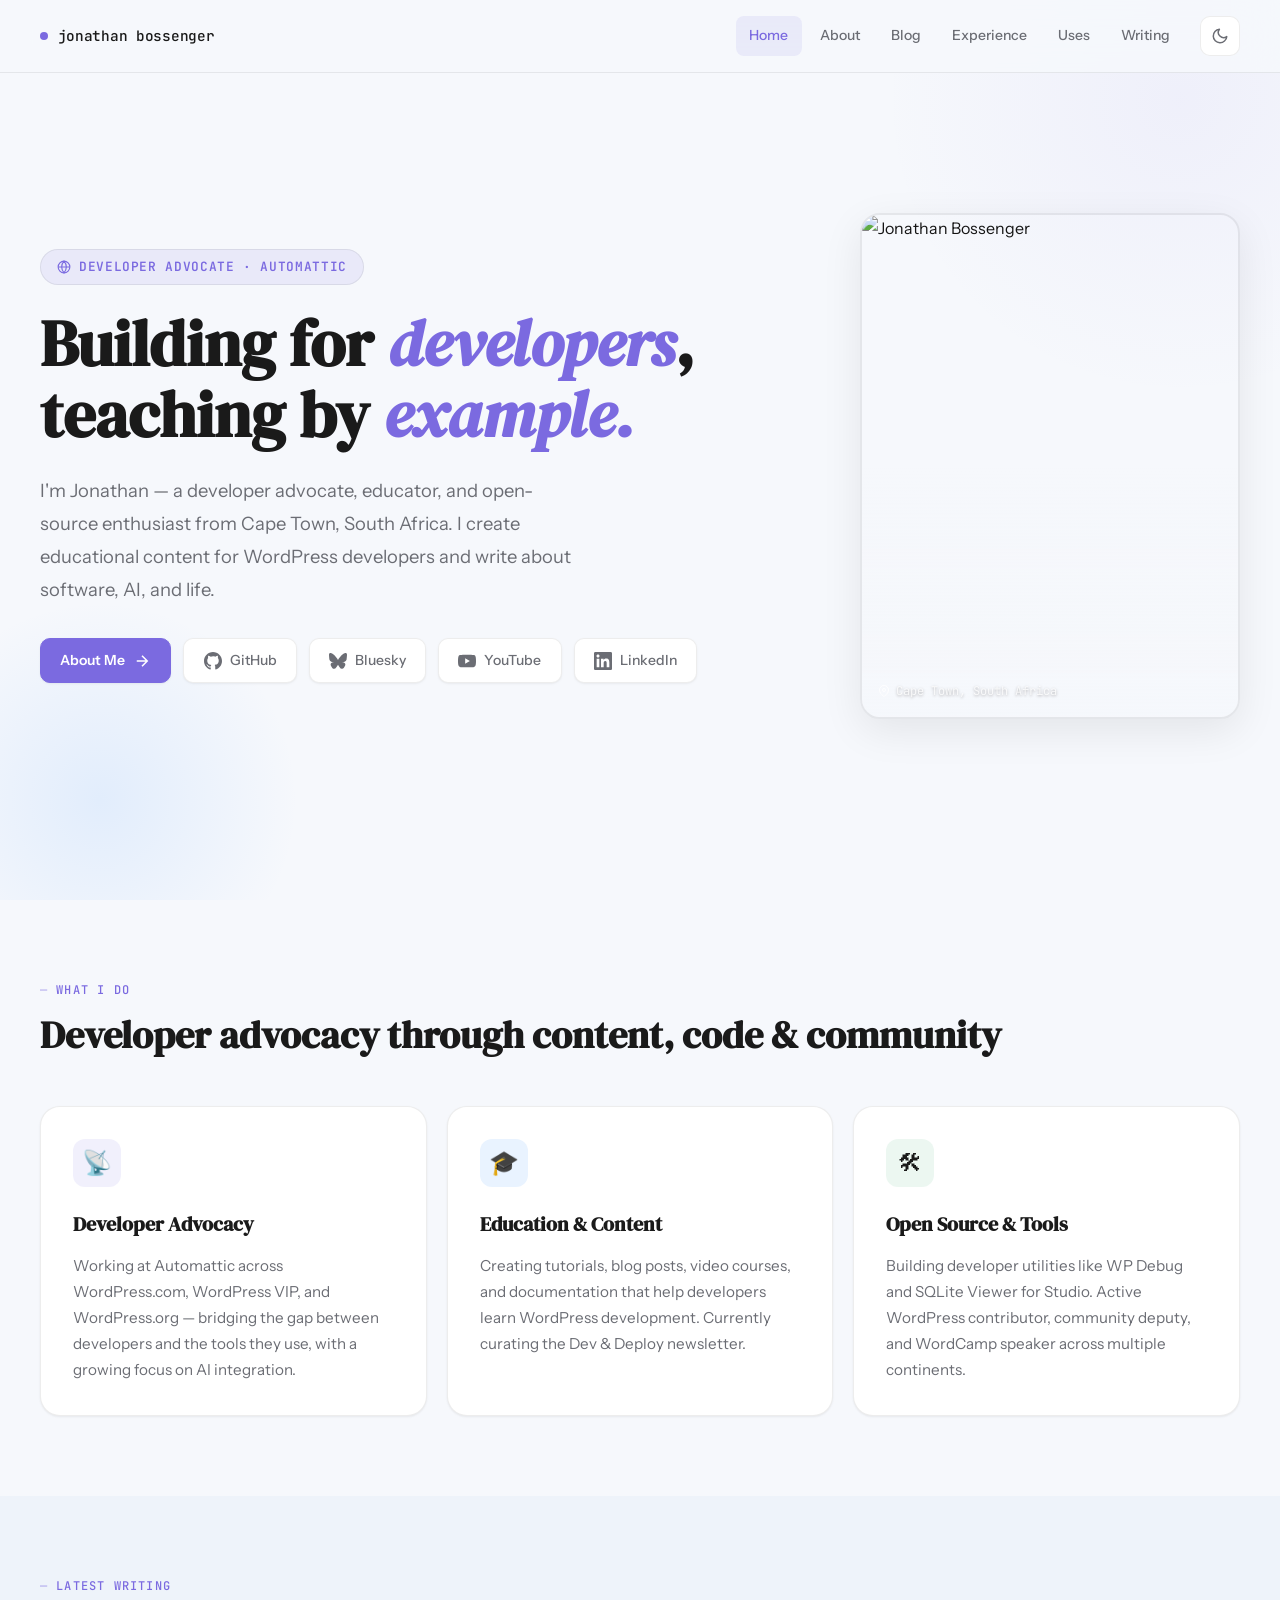
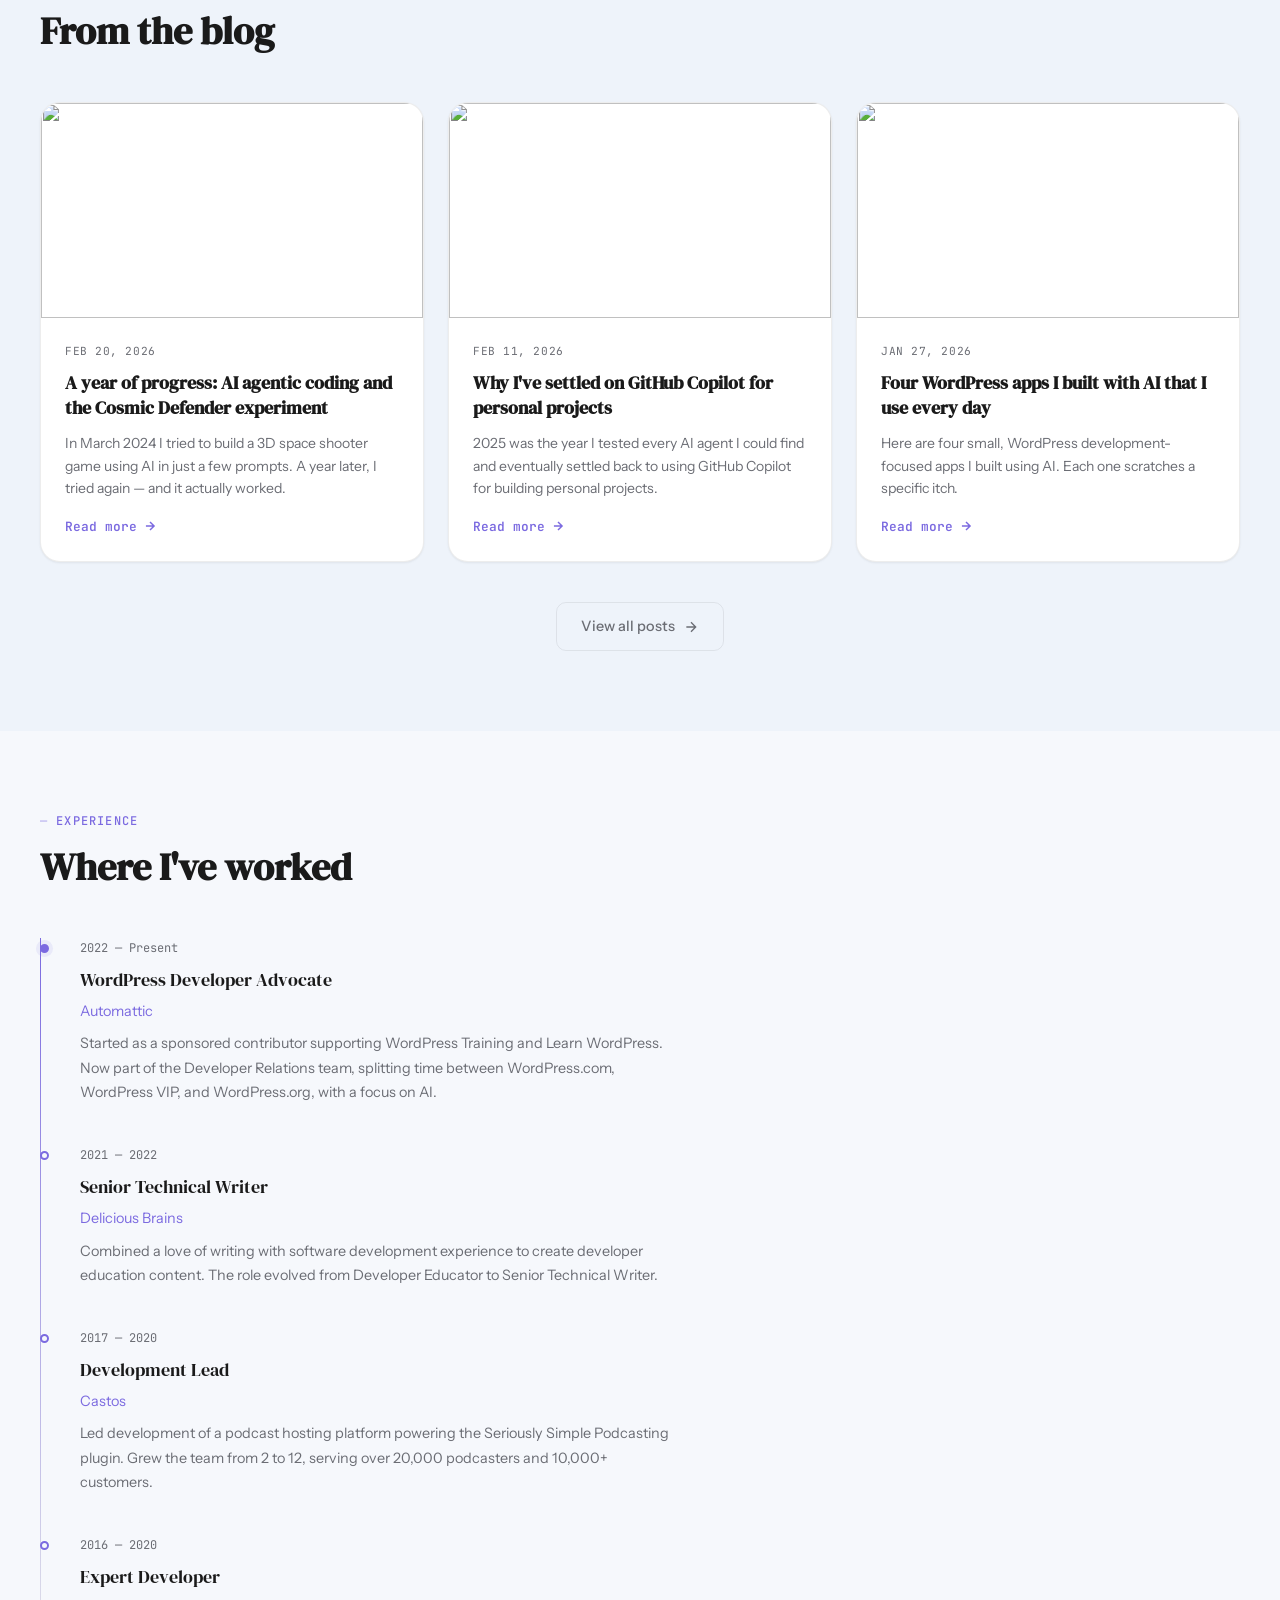
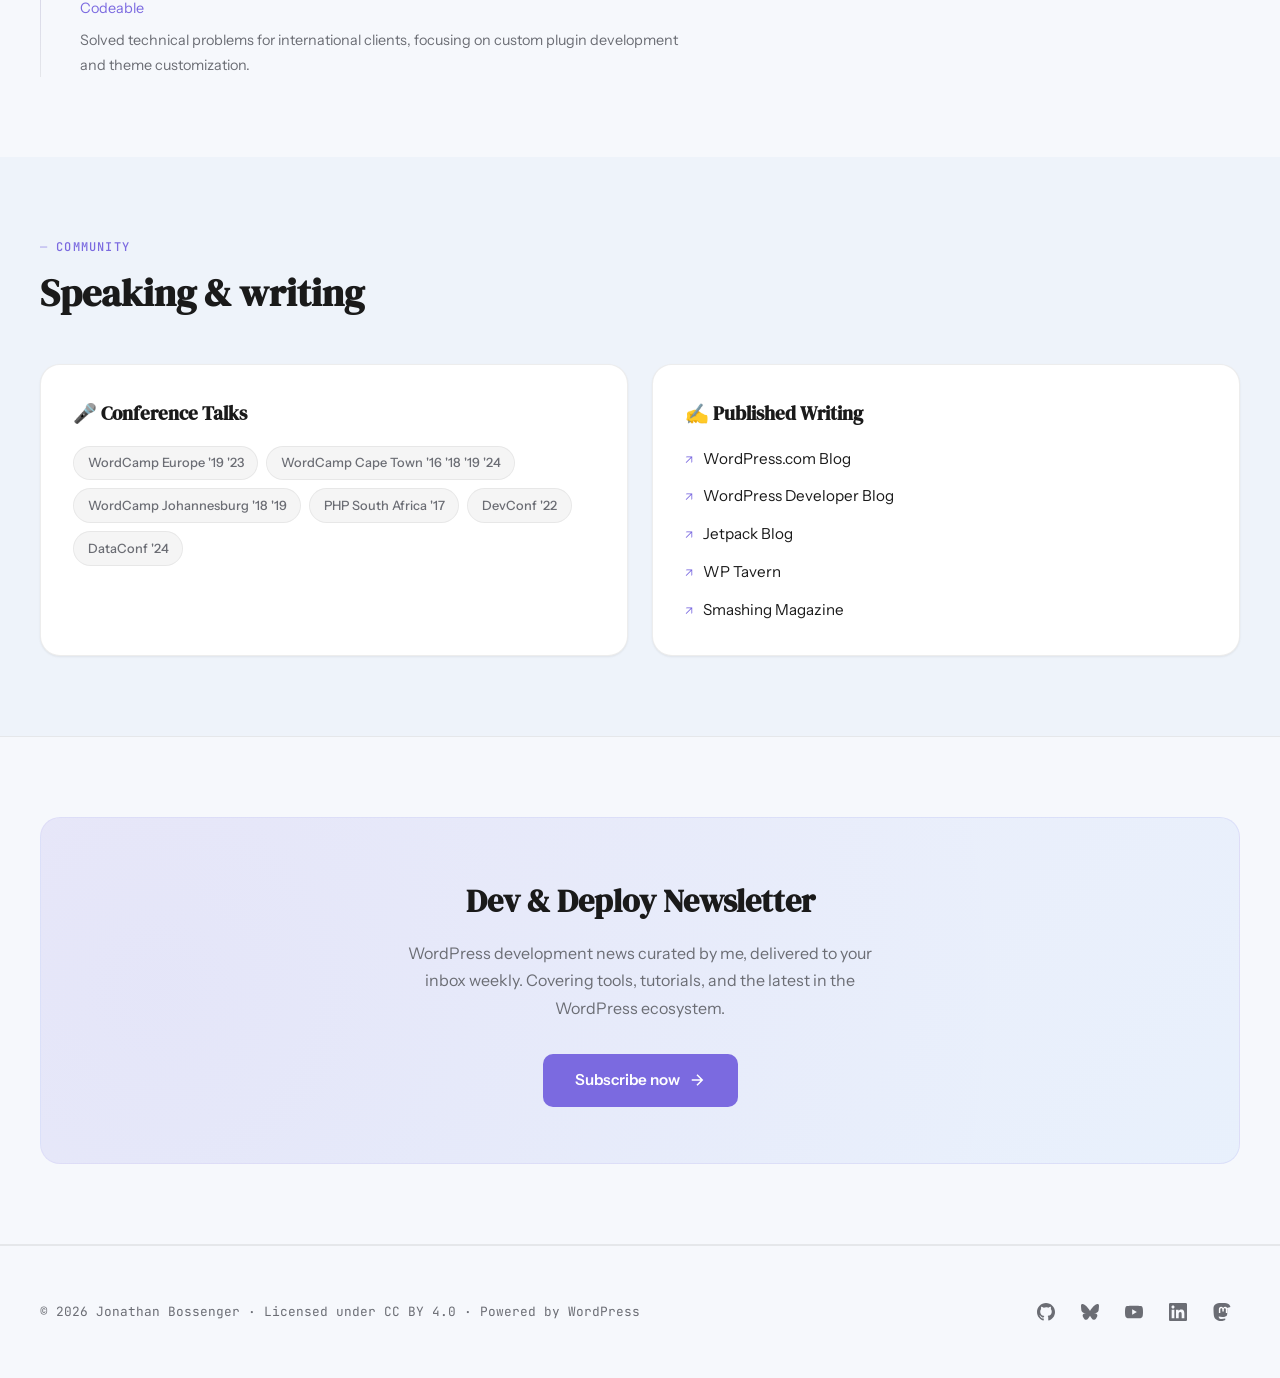
==== commit 09508c69: "Update light theme palette to cooler tones Agent-Logs-Url: https://github.com/jonathanbossenger/deve" ====
--- a/jonathan-bossenger.html
+++ b/jonathan-bossenger.html
@@ -10,9 +10,9 @@
 <style>
   /* ─── LIGHT MODE (DEFAULT) ─── */
   :root, [data-theme="light"] {
-    --bg: #FAFAF7;
+    --bg: #F6F8FC;
     --bg-elevated: #FFFFFF;
-    --bg-card: #F4F3EF;
+    --bg-card: #EEF3FA;
     --text: #1A1A1A;
     --text-muted: #6B6D74;
     --accent: #7B6AE0;
@@ -20,24 +20,24 @@
     --accent-dim: rgba(123, 106, 224, 0.1);
     --accent-glow: rgba(123, 106, 224, 0.06);
     --accent-text: #FFFFFF;
-    --secondary: #E8A838;
-    --secondary-dim: rgba(232, 168, 56, 0.1);
+    --secondary: #4F9DFF;
+    --secondary-dim: rgba(79, 157, 255, 0.12);
     --border: rgba(0, 0, 0, 0.07);
     --border-hover: rgba(0, 0, 0, 0.14);
     --shadow-sm: 0 1px 3px rgba(0,0,0,0.04), 0 1px 2px rgba(0,0,0,0.03);
     --shadow-md: 0 4px 20px rgba(0,0,0,0.06);
     --shadow-lg: 0 12px 40px rgba(0,0,0,0.08);
-    --header-bg: rgba(250, 250, 247, 0.85);
+    --header-bg: rgba(246, 248, 252, 0.85);
     --grain-opacity: 0.02;
-    --photo-gradient: rgba(250, 250, 247, 0.3);
+    --photo-gradient: rgba(246, 248, 252, 0.3);
     --selection-bg: var(--accent);
     --selection-text: #FFFFFF;
     --icon-advocate: rgba(123, 106, 224, 0.1);
-    --icon-educator: rgba(232, 168, 56, 0.1);
+    --icon-educator: rgba(79, 157, 255, 0.12);
     --icon-builder: rgba(74, 180, 120, 0.1);
     --tag-bg: rgba(0, 0, 0, 0.04);
     --tag-border: rgba(0, 0, 0, 0.06);
-    --newsletter-bg: linear-gradient(135deg, rgba(123, 106, 224, 0.08) 0%, rgba(232, 168, 56, 0.06) 100%);
+    --newsletter-bg: linear-gradient(135deg, rgba(123, 106, 224, 0.08) 0%, rgba(79, 157, 255, 0.08) 100%);
     --newsletter-border: rgba(123, 106, 224, 0.12);
     --timeline-gradient: linear-gradient(180deg, var(--accent) 0%, var(--border) 100%);
   }
